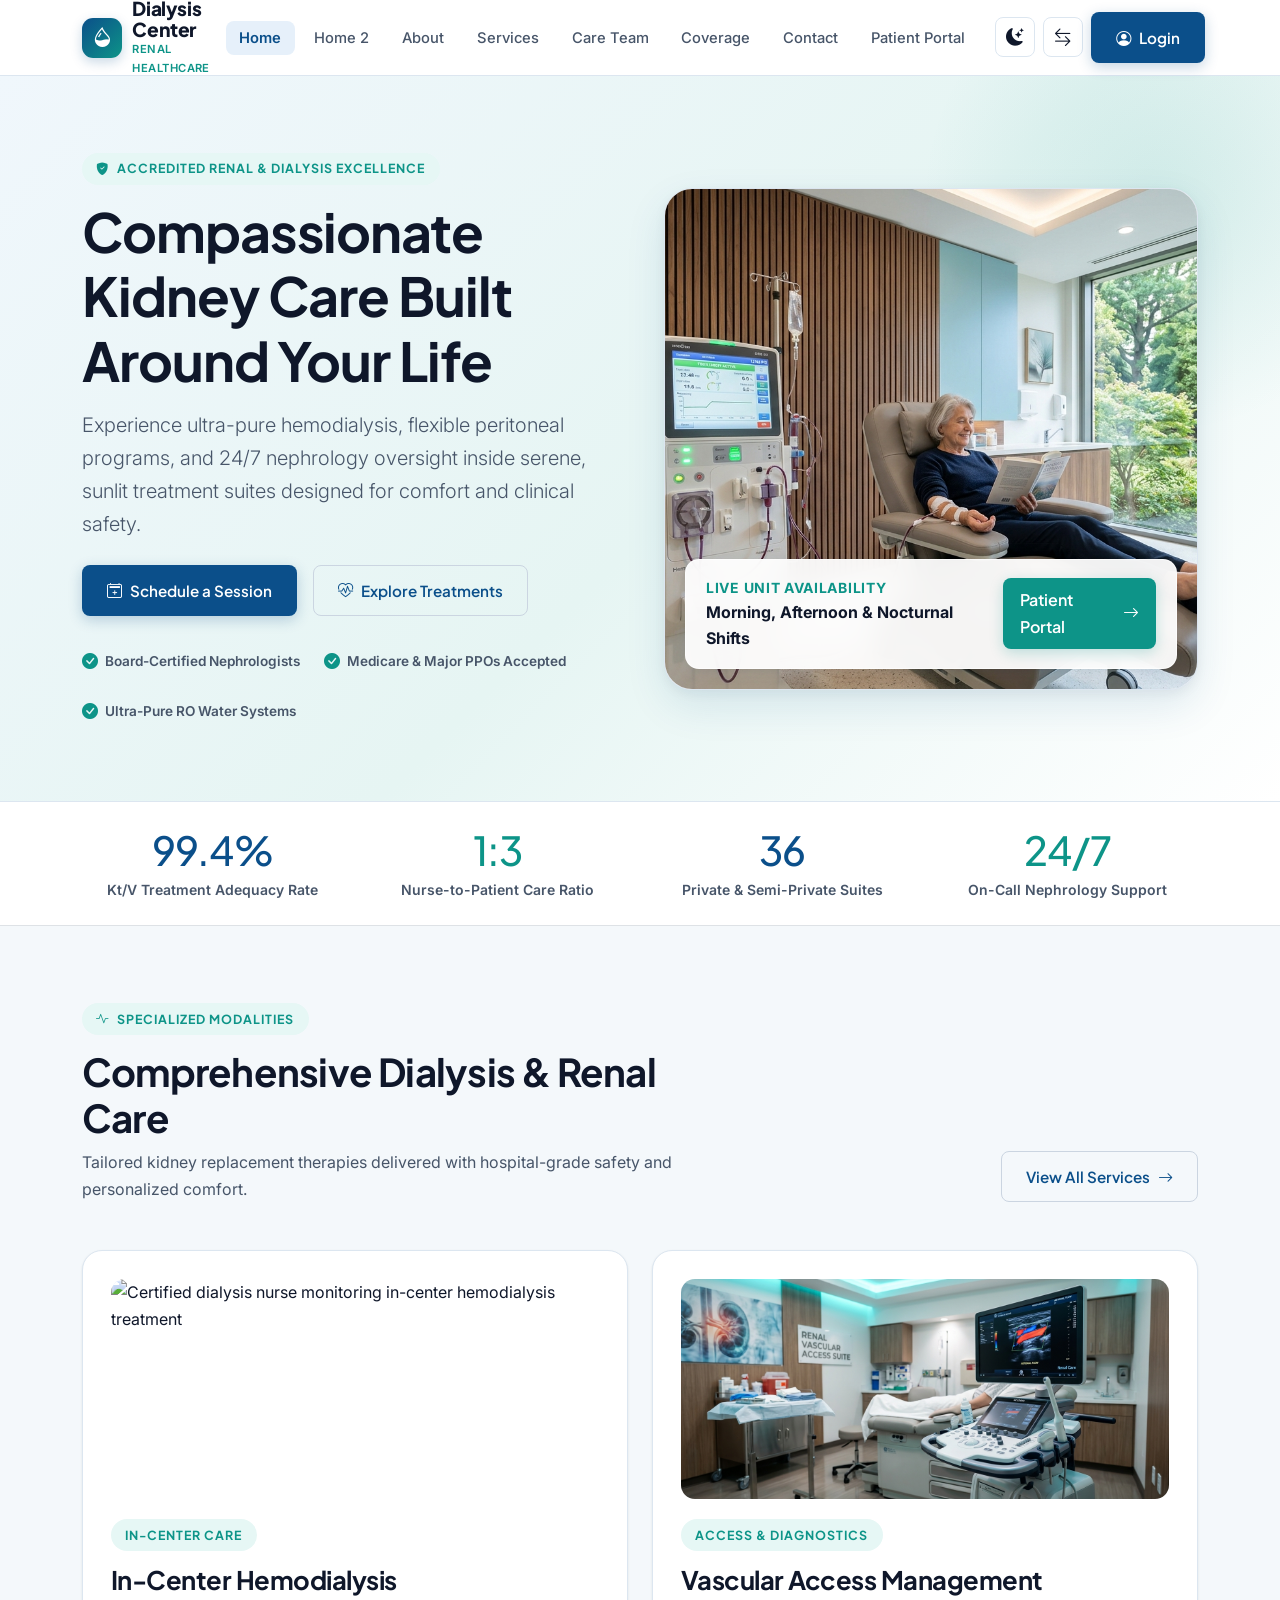
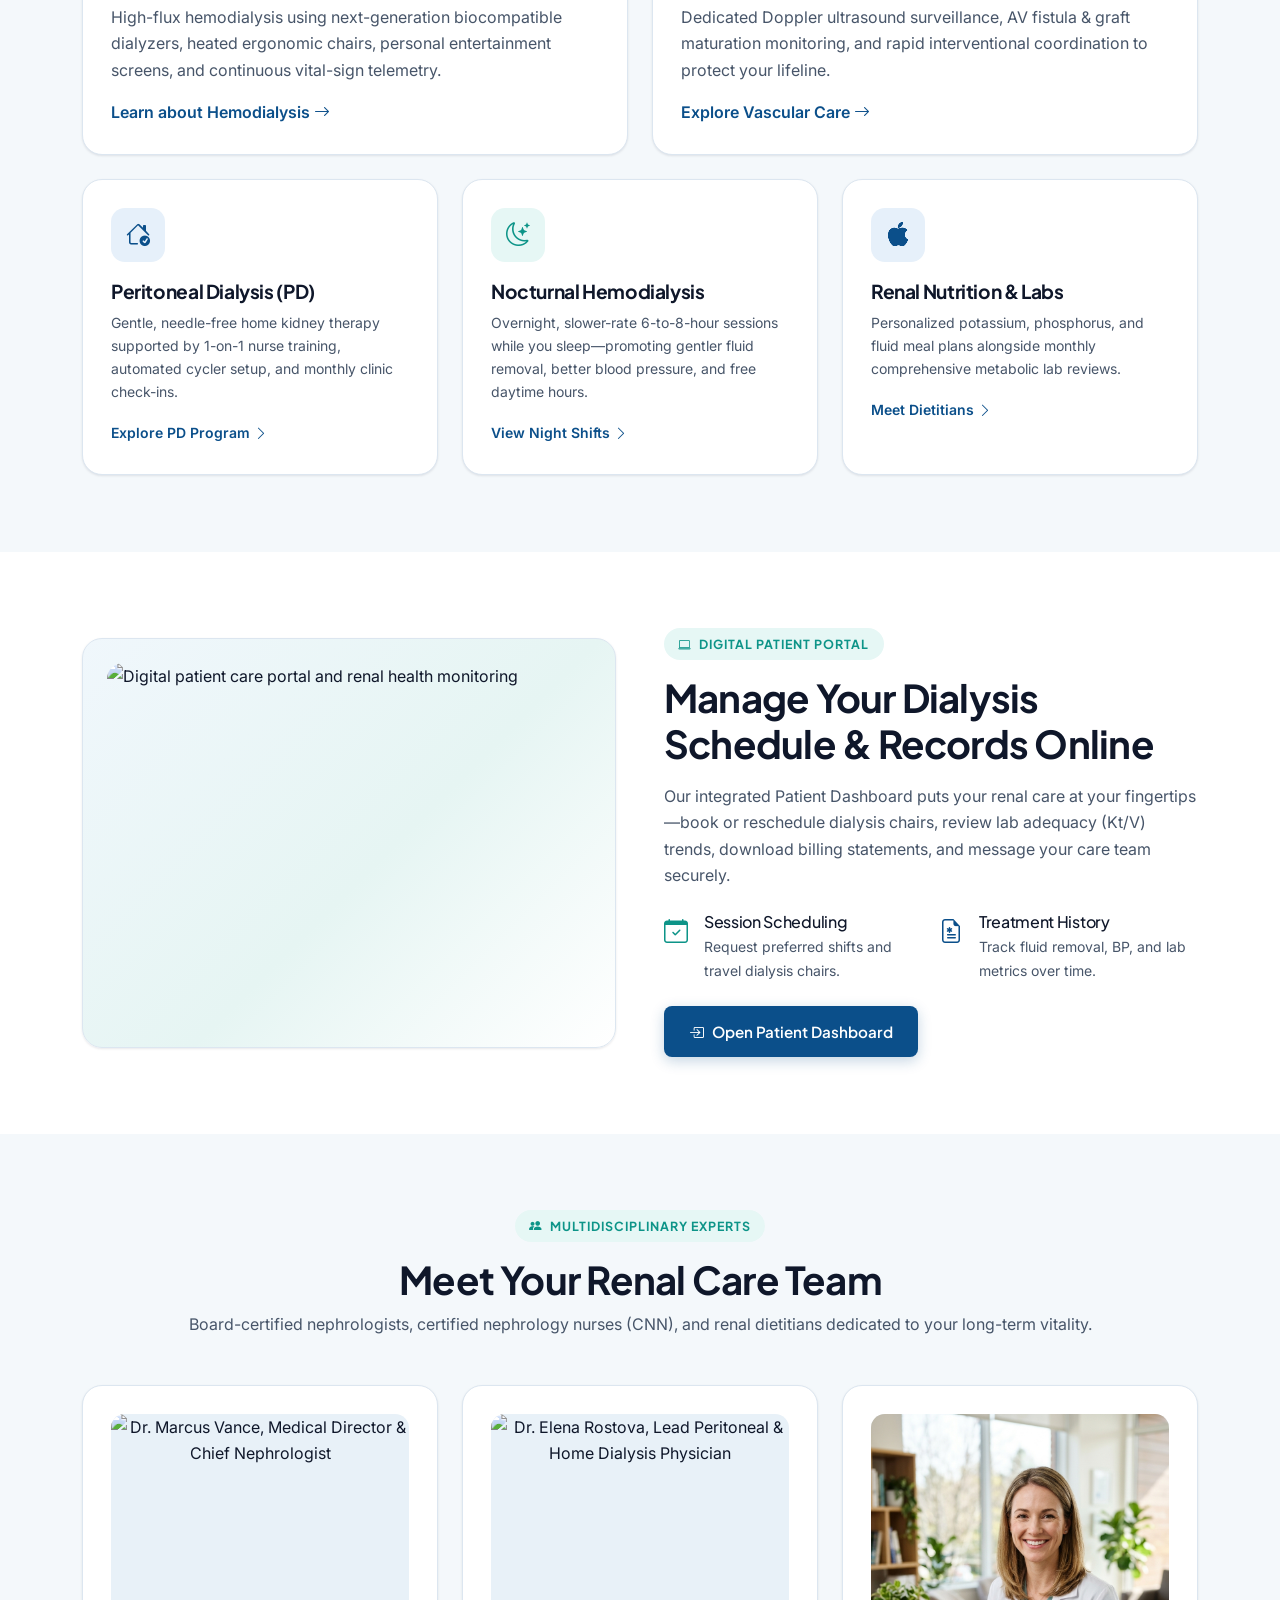
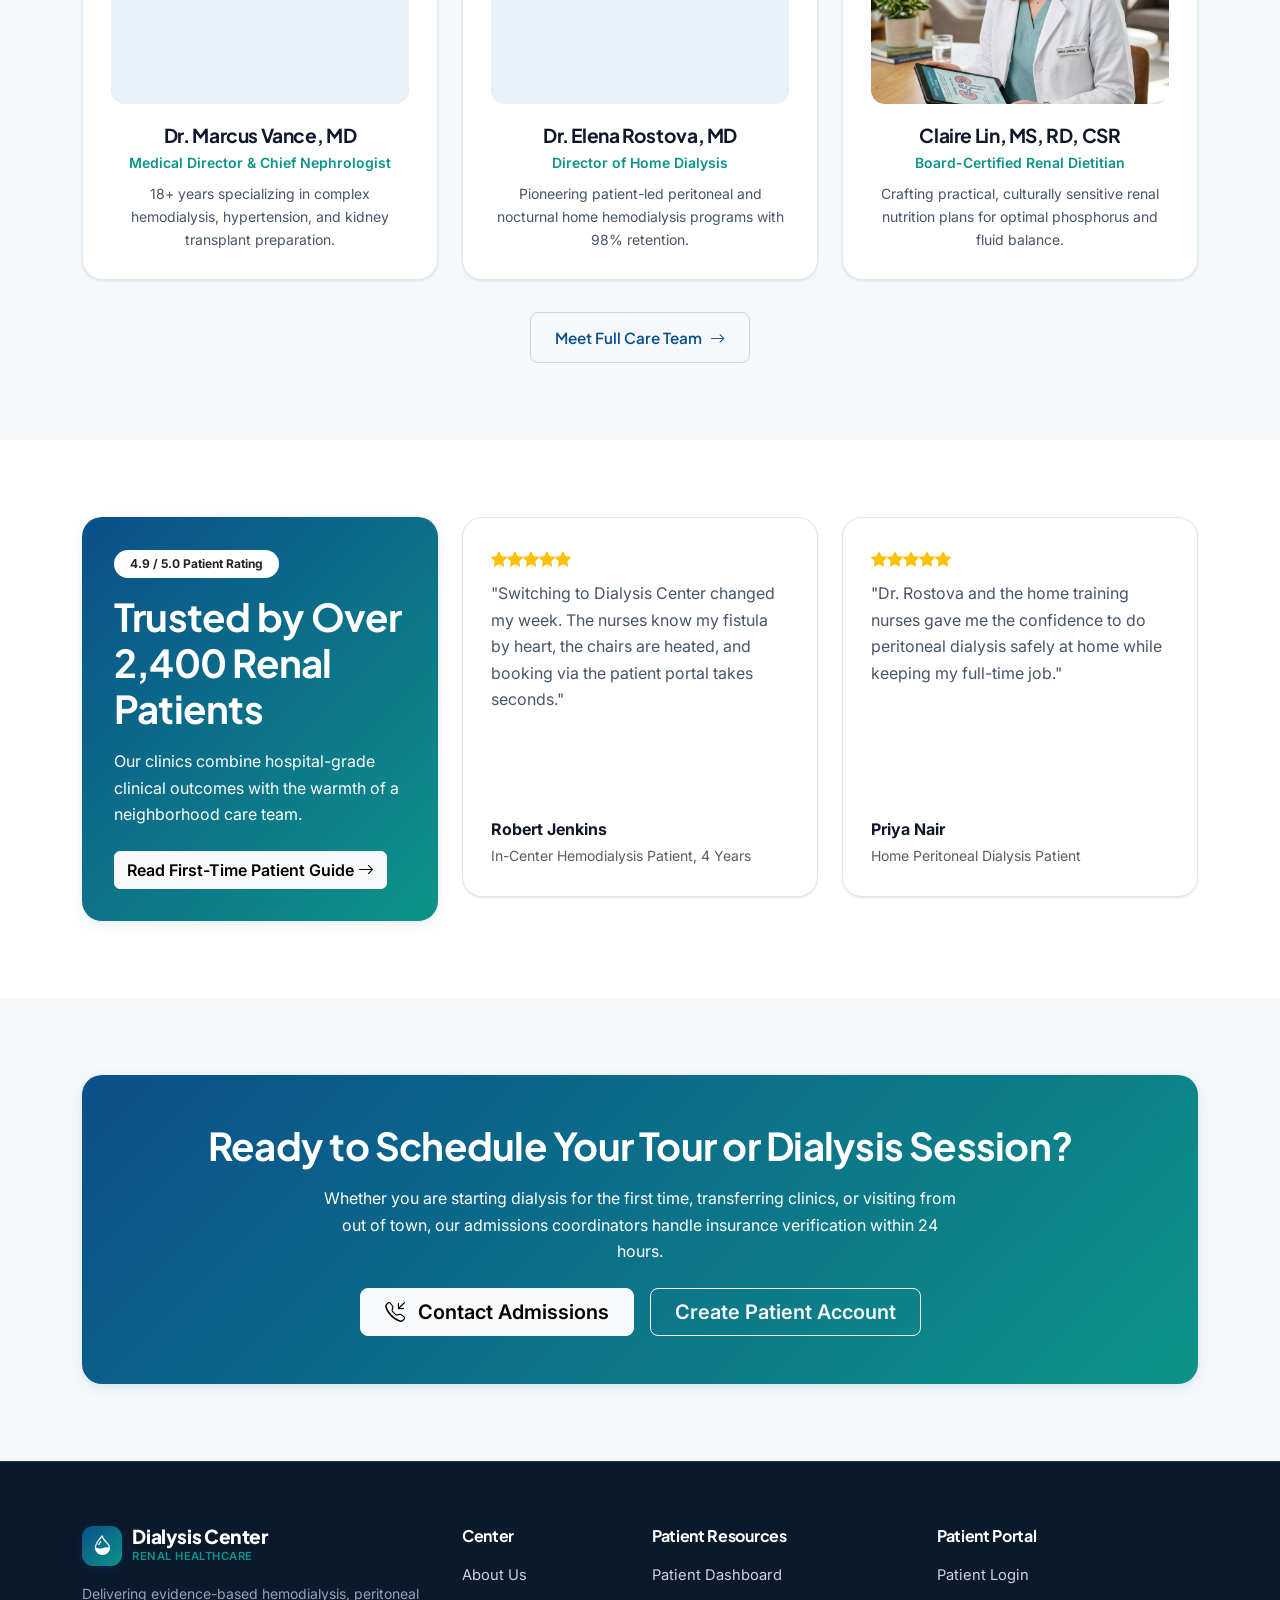
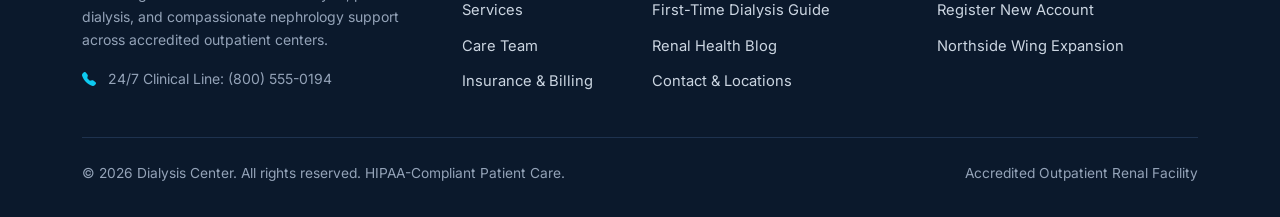
==== index.html @ 507a1071 "Add Dialysis Center website" ====
<!DOCTYPE html>
<html lang="en">

<head>
  <meta charset="UTF-8">
  <meta name="viewport" content="width=device-width, initial-scale=1.0">
  <title>Dialysis Center | Advanced Renal Care &amp; Kidney Treatment</title>
  <meta name="description" content="Dialysis Center provides compassionate, clinical-grade hemodialysis, peritoneal dialysis, home dialysis training, and comprehensive renal care in a serene patient-first environment.">
  <link rel="icon" type="image/svg+xml" href="assets/images/favicon.svg">

  <!-- Bootstrap 5 & Bootstrap Icons CDN -->
  <link href="https://cdn.jsdelivr.net/npm/bootstrap@5.3.3/dist/css/bootstrap.min.css" rel="stylesheet">
  <link href="https://cdn.jsdelivr.net/npm/bootstrap-icons@1.11.3/font/bootstrap-icons.min.css" rel="stylesheet">

  <!-- Custom Styles -->
  <link rel="stylesheet" href="assets/css/style.css">
  <link rel="stylesheet" href="assets/css/rtl.css">
</head>

<body>
  <a href="#main-content" class="skip-link">Skip to main content</a>

  <!-- Header Navigation -->
  <header class="site-navbar">
    <div class="container h-100 d-flex align-items-center justify-content-between gap-3">
      <a href="index.html" class="navbar-brand-wrap" aria-label="Dialysis Center Home">
        <span class="brand-mark"><i class="bi bi-droplet-half" aria-hidden="true"></i></span>
        <span>
          <span class="brand-title d-block">Dialysis Center</span>
          <span class="brand-subtitle">Renal Healthcare</span>
        </span>
      </a>

      <nav class="d-none d-lg-block" aria-label="Primary Navigation">
        <ul class="nav-links-desktop">
          <li><a href="index.html" class="nav-item-link active">Home</a></li>
          <li><a href="home2.html" class="nav-item-link">Home 2</a></li>
          <li><a href="about.html" class="nav-item-link">About</a></li>
          <li><a href="services.html" class="nav-item-link">Services</a></li>
          <li><a href="care-team.html" class="nav-item-link">Care Team</a></li>
          <li><a href="pricing.html" class="nav-item-link">Coverage</a></li>
          <li><a href="contact.html" class="nav-item-link">Contact</a></li>
          <li><a href="patient-dashboard.html" class="nav-item-link">Patient Portal</a></li>
        </ul>
      </nav>

      <div class="d-flex align-items-center gap-2">
        <button type="button" class="icon-btn theme-toggle" aria-label="Toggle color theme">
          <i class="bi bi-moon-stars-fill" aria-hidden="true"></i>
        </button>
        <button type="button" class="icon-btn rtl-toggle d-none d-sm-inline-flex" aria-label="Toggle RTL layout" title="Toggle RTL">
          <i class="bi bi-arrow-left-right" aria-hidden="true"></i>
        </button>
        <a href="login.html" class="btn-medical btn-medical-primary d-none d-md-inline-flex">
          <i class="bi bi-person-circle" aria-hidden="true"></i> Login
        </a>
        <button type="button" class="icon-btn nav-toggle d-lg-none" aria-label="Open navigation menu">
          <i class="bi bi-list fs-4" aria-hidden="true"></i>
        </button>
      </div>
    </div>
  </header>

  <!-- Mobile Drawer -->
  <div class="drawer-overlay" id="drawerOverlay"></div>
  <aside class="mobile-drawer" id="mobileDrawer" aria-label="Mobile Navigation">
    <div class="d-flex align-items-center justify-content-between pb-3 border-bottom">
      <a href="index.html" class="navbar-brand-wrap">
        <span class="brand-mark"><i class="bi bi-droplet-half"></i></span>
        <span class="brand-title">Dialysis Center</span>
      </a>
      <button type="button" class="icon-btn drawer-close" aria-label="Close navigation menu">
        <i class="bi bi-x-lg"></i>
      </button>
    </div>
    <nav class="drawer-nav-list">
      <a href="index.html" class="active"><i class="bi bi-house-heart"></i> Home</a>
      <a href="home2.html"><i class="bi bi-house-add"></i> Home 2</a>
      <a href="about.html"><i class="bi bi-hospital"></i> About Us</a>
      <a href="services.html"><i class="bi bi-heart-pulse"></i> Dialysis Services</a>
      <a href="care-team.html"><i class="bi bi-people"></i> Care Team</a>
      <a href="first-time-guide.html"><i class="bi bi-journal-medical"></i> First-Time Guide</a>
      <a href="pricing.html"><i class="bi bi-shield-check"></i> Insurance &amp; Coverage</a>
      <a href="blog.html"><i class="bi bi-newspaper"></i> Renal Health Blog</a>
      <a href="contact.html"><i class="bi bi-telephone"></i> Contact &amp; Locations</a>
      <a href="patient-dashboard.html"><i class="bi bi-speedometer2"></i> Patient Dashboard</a>
    </nav>
    <div class="mt-auto pt-3 border-top d-grid gap-2">
      <a href="login.html" class="btn-medical btn-medical-primary w-100">Patient Login</a>
      <a href="register.html" class="btn-medical btn-medical-outline w-100">Register Account</a>
    </div>
  </aside>

  <main id="main-content">
    <!-- Hero Section -->
    <section class="hero-medical">
      <div class="container">
        <div class="row align-items-center g-5">
          <div class="col-lg-6">
            <span class="section-eyebrow">
              <i class="bi bi-shield-fill-check" aria-hidden="true"></i> Accredited Renal &amp; Dialysis Excellence
            </span>
            <h1 class="mb-3">Compassionate Kidney Care Built Around Your Life</h1>
            <p class="lead mb-4">
              Experience ultra-pure hemodialysis, flexible peritoneal programs, and 24/7 nephrology oversight inside serene, sunlit treatment suites designed for comfort and clinical safety.
            </p>
            <div class="d-flex flex-wrap gap-3 mb-4">
              <a href="patient-dashboard.html#schedule" class="btn-medical btn-medical-primary">
                <i class="bi bi-calendar2-plus" aria-hidden="true"></i> Schedule a Session
              </a>
              <a href="services.html" class="btn-medical btn-medical-outline">
                <i class="bi bi-heart-pulse" aria-hidden="true"></i> Explore Treatments
              </a>
            </div>
            <div class="d-flex flex-wrap gap-4 pt-2">
              <span class="trust-pill"><i class="bi bi-check-circle-fill"></i> Board-Certified Nephrologists</span>
              <span class="trust-pill"><i class="bi bi-check-circle-fill"></i> Medicare &amp; Major PPOs Accepted</span>
              <span class="trust-pill"><i class="bi bi-check-circle-fill"></i> Ultra-Pure RO Water Systems</span>
            </div>
          </div>

          <div class="col-lg-6">
            <div class="hero-visual-card">
              <img src="assets/images/hero-dialysis.jpg" alt="Modern Dialysis Center treatment suite with ergonomic recliner and hemodialysis monitor">
              <div class="hero-floating-badge">
                <div>
                  <span class="d-block small fw-bold text-uppercase" style="color: var(--brand-teal); letter-spacing: 0.05em;">Live Unit Availability</span>
                  <strong class="fs-6" style="color: var(--text-primary);">Morning, Afternoon &amp; Nocturnal Shifts</strong>
                </div>
                <a href="patient-dashboard.html" class="btn-medical btn-medical-teal py-2 px-3 fs-6">
                  Patient Portal <i class="bi bi-arrow-right"></i>
                </a>
              </div>
            </div>
          </div>
        </div>
      </div>
    </section>

    <!-- Clinical Metrics Strip -->
    <section class="py-4 border-bottom" style="background: var(--surface-card);">
      <div class="container">
        <div class="row g-4 text-center">
          <div class="col-6 col-md-3 reveal">
            <h2 class="h1 mb-1" style="color: var(--brand-blue);">99.4%</h2>
            <p class="small mb-0 fw-semibold">Kt/V Treatment Adequacy Rate</p>
          </div>
          <div class="col-6 col-md-3 reveal">
            <h2 class="h1 mb-1" style="color: var(--brand-teal);">1:3</h2>
            <p class="small mb-0 fw-semibold">Nurse-to-Patient Care Ratio</p>
          </div>
          <div class="col-6 col-md-3 reveal">
            <h2 class="h1 mb-1" style="color: var(--brand-blue);">36</h2>
            <p class="small mb-0 fw-semibold">Private &amp; Semi-Private Suites</p>
          </div>
          <div class="col-6 col-md-3 reveal">
            <h2 class="h1 mb-1" style="color: var(--brand-teal);">24/7</h2>
            <p class="small mb-0 fw-semibold">On-Call Nephrology Support</p>
          </div>
        </div>
      </div>
    </section>

    <!-- Bento Grid: Core Dialysis Services -->
    <section class="section-pad bg-clinical-alt">
      <div class="container">
        <div class="row align-items-end mb-5 g-3">
          <div class="col-lg-7">
            <span class="section-eyebrow"><i class="bi bi-activity"></i> Specialized Modalities</span>
            <h2 class="mb-2">Comprehensive Dialysis &amp; Renal Care</h2>
            <p class="mb-0">Tailored kidney replacement therapies delivered with hospital-grade safety and personalized comfort.</p>
          </div>
          <div class="col-lg-5 text-lg-end">
            <a href="services.html" class="btn-medical btn-medical-outline">
              View All Services <i class="bi bi-arrow-right"></i>
            </a>
          </div>
        </div>

        <div class="row g-4">
          <div class="col-lg-6 reveal">
            <article class="medical-card">
              <div class="service-img-wrap">
                <img src="https://images.unsplash.com/photo-1584515979956-d9f6e5d09982?auto=format&fit=crop&w=1200&q=80" alt="Certified dialysis nurse monitoring in-center hemodialysis treatment">
              </div>
              <span class="section-eyebrow">In-Center Care</span>
              <h3 class="mb-2">In-Center Hemodialysis</h3>
              <p class="mb-3">High-flux hemodialysis using next-generation biocompatible dialyzers, heated ergonomic chairs, personal entertainment screens, and continuous vital-sign telemetry.</p>
              <a href="services.html#hemodialysis" class="fw-semibold d-inline-flex align-items-center gap-1">
                Learn about Hemodialysis <i class="bi bi-arrow-right"></i>
              </a>
            </article>
          </div>

          <div class="col-lg-6 reveal">
            <article class="medical-card">
              <div class="service-img-wrap">
                <img src="assets/images/service-vascular.jpg" alt="Modern vascular access and Doppler ultrasound diagnostic suite">
              </div>
              <span class="section-eyebrow">Access &amp; Diagnostics</span>
              <h3 class="mb-2">Vascular Access Management</h3>
              <p class="mb-3">Dedicated Doppler ultrasound surveillance, AV fistula &amp; graft maturation monitoring, and rapid interventional coordination to protect your lifeline.</p>
              <a href="services.html#vascular" class="fw-semibold d-inline-flex align-items-center gap-1">
                Explore Vascular Care <i class="bi bi-arrow-right"></i>
              </a>
            </article>
          </div>

          <div class="col-md-4 reveal">
            <article class="medical-card">
              <div class="icon-box-lg"><i class="bi bi-house-check"></i></div>
              <h4 class="mb-2">Peritoneal Dialysis (PD)</h4>
              <p class="small mb-3">Gentle, needle-free home kidney therapy supported by 1-on-1 nurse training, automated cycler setup, and monthly clinic check-ins.</p>
              <a href="services.html#peritoneal" class="small fw-semibold">Explore PD Program <i class="bi bi-chevron-right"></i></a>
            </article>
          </div>

          <div class="col-md-4 reveal">
            <article class="medical-card">
              <div class="icon-box-lg icon-box-teal"><i class="bi bi-moon-stars"></i></div>
              <h4 class="mb-2">Nocturnal Hemodialysis</h4>
              <p class="small mb-3">Overnight, slower-rate 6-to-8-hour sessions while you sleep—promoting gentler fluid removal, better blood pressure, and free daytime hours.</p>
              <a href="services.html#nocturnal" class="small fw-semibold">View Night Shifts <i class="bi bi-chevron-right"></i></a>
            </article>
          </div>

          <div class="col-md-4 reveal">
            <article class="medical-card">
              <div class="icon-box-lg"><i class="bi bi-apple"></i></div>
              <h4 class="mb-2">Renal Nutrition &amp; Labs</h4>
              <p class="small mb-3">Personalized potassium, phosphorus, and fluid meal plans alongside monthly comprehensive metabolic lab reviews.</p>
              <a href="services.html#nutrition" class="small fw-semibold">Meet Dietitians <i class="bi bi-chevron-right"></i></a>
            </article>
          </div>
        </div>
      </div>
    </section>

    <!-- Split Feature: Patient Dashboard Highlight -->
    <section class="section-pad">
      <div class="container">
        <div class="row align-items-center g-5">
          <div class="col-lg-6 reveal">
            <div class="medical-card p-3 p-md-4" style="background: var(--gradient-hero);">
              <img src="https://images.unsplash.com/photo-1576091160399-112ba8d25d1d?auto=format&fit=crop&w=1200&q=80" alt="Digital patient care portal and renal health monitoring" class="rounded-4 w-100" style="height: 360px; object-fit: cover;">
            </div>
          </div>
          <div class="col-lg-6 reveal">
            <span class="section-eyebrow"><i class="bi bi-laptop"></i> Digital Patient Portal</span>
            <h2 class="mb-3">Manage Your Dialysis Schedule &amp; Records Online</h2>
            <p class="mb-4">
              Our integrated Patient Dashboard puts your renal care at your fingertips—book or reschedule dialysis chairs, review lab adequacy (Kt/V) trends, download billing statements, and message your care team securely.
            </p>
            <div class="row g-3 mb-4">
              <div class="col-sm-6">
                <div class="d-flex align-items-start gap-3">
                  <i class="bi bi-calendar-check fs-4" style="color: var(--brand-teal);"></i>
                  <div>
                    <h5 class="h6 mb-1">Session Scheduling</h5>
                    <p class="small mb-0">Request preferred shifts and travel dialysis chairs.</p>
                  </div>
                </div>
              </div>
              <div class="col-sm-6">
                <div class="d-flex align-items-start gap-3">
                  <i class="bi bi-file-earmark-medical fs-4" style="color: var(--brand-blue);"></i>
                  <div>
                    <h5 class="h6 mb-1">Treatment History</h5>
                    <p class="small mb-0">Track fluid removal, BP, and lab metrics over time.</p>
                  </div>
                </div>
              </div>
            </div>
            <a href="patient-dashboard.html" class="btn-medical btn-medical-primary">
              <i class="bi bi-box-arrow-in-right"></i> Open Patient Dashboard
            </a>
          </div>
        </div>
      </div>
    </section>

    <!-- Care Team Preview -->
    <section class="section-pad bg-clinical-alt">
      <div class="container">
        <div class="text-center max-w-700 mx-auto mb-5">
          <span class="section-eyebrow"><i class="bi bi-people-fill"></i> Multidisciplinary Experts</span>
          <h2 class="mb-2">Meet Your Renal Care Team</h2>
          <p class="mb-0">Board-certified nephrologists, certified nephrology nurses (CNN), and renal dietitians dedicated to your long-term vitality.</p>
        </div>

        <div class="row g-4">
          <div class="col-md-4 reveal">
            <article class="medical-card text-center">
              <div class="team-img-wrap">
                <img src="https://images.unsplash.com/photo-1612349317150-e413f6a5b16d?auto=format&fit=crop&w=800&q=80" alt="Dr. Marcus Vance, Medical Director & Chief Nephrologist">
              </div>
              <h4 class="mb-1">Dr. Marcus Vance, MD</h4>
              <p class="small fw-semibold mb-2" style="color: var(--brand-teal);">Medical Director &amp; Chief Nephrologist</p>
              <p class="small mb-0">18+ years specializing in complex hemodialysis, hypertension, and kidney transplant preparation.</p>
            </article>
          </div>
          <div class="col-md-4 reveal">
            <article class="medical-card text-center">
              <div class="team-img-wrap">
                <img src="https://images.unsplash.com/photo-1559839734-2b71ea197ec2?auto=format&fit=crop&w=800&q=80" alt="Dr. Elena Rostova, Lead Peritoneal & Home Dialysis Physician">
              </div>
              <h4 class="mb-1">Dr. Elena Rostova, MD</h4>
              <p class="small fw-semibold mb-2" style="color: var(--brand-teal);">Director of Home Dialysis</p>
              <p class="small mb-0">Pioneering patient-led peritoneal and nocturnal home hemodialysis programs with 98% retention.</p>
            </article>
          </div>
          <div class="col-md-4 reveal">
            <article class="medical-card text-center">
              <div class="team-img-wrap">
                <img src="assets/images/dietitian-renal.jpg" alt="Claire Lin, MS, RD, CSR - Lead Renal Dietitian">
              </div>
              <h4 class="mb-1">Claire Lin, MS, RD, CSR</h4>
              <p class="small fw-semibold mb-2" style="color: var(--brand-teal);">Board-Certified Renal Dietitian</p>
              <p class="small mb-0">Crafting practical, culturally sensitive renal nutrition plans for optimal phosphorus and fluid balance.</p>
            </article>
          </div>
        </div>

        <div class="text-center mt-4 pt-2">
          <a href="care-team.html" class="btn-medical btn-medical-outline">
            Meet Full Care Team <i class="bi bi-arrow-right"></i>
          </a>
        </div>
      </div>
    </section>

    <!-- Patient Testimonials -->
    <section class="section-pad">
      <div class="container">
        <div class="row g-4 align-items-stretch">
          <div class="col-lg-4 reveal">
            <div class="stat-card-highlight h-100 d-flex flex-column justify-content-between">
              <div>
                <span class="badge bg-white text-dark mb-3 px-3 py-2 rounded-pill fw-bold">4.9 / 5.0 Patient Rating</span>
                <h2 class="mb-3">Trusted by Over 2,400 Renal Patients</h2>
                <p class="opacity-90 mb-4">Our clinics combine hospital-grade clinical outcomes with the warmth of a neighborhood care team.</p>
              </div>
              <a href="first-time-guide.html" class="btn btn-light fw-semibold align-self-start">
                Read First-Time Patient Guide <i class="bi bi-arrow-right"></i>
              </a>
            </div>
          </div>

          <div class="col-lg-8">
            <div class="row g-4 h-100">
              <div class="col-md-6 reveal">
                <div class="medical-card d-flex flex-column justify-content-between">
                  <div>
                    <div class="text-warning mb-2">
                      <i class="bi bi-star-fill"></i><i class="bi bi-star-fill"></i><i class="bi bi-star-fill"></i><i class="bi bi-star-fill"></i><i class="bi bi-star-fill"></i>
                    </div>
                    <p class="mb-3">"Switching to Dialysis Center changed my week. The nurses know my fistula by heart, the chairs are heated, and booking via the patient portal takes seconds."</p>
                  </div>
                  <div>
                    <strong class="d-block">Robert Jenkins</strong>
                    <span class="small text-muted">In-Center Hemodialysis Patient, 4 Years</span>
                  </div>
                </div>
              </div>
              <div class="col-md-6 reveal">
                <div class="medical-card d-flex flex-column justify-content-between">
                  <div>
                    <div class="text-warning mb-2">
                      <i class="bi bi-star-fill"></i><i class="bi bi-star-fill"></i><i class="bi bi-star-fill"></i><i class="bi bi-star-fill"></i><i class="bi bi-star-fill"></i>
                    </div>
                    <p class="mb-3">"Dr. Rostova and the home training nurses gave me the confidence to do peritoneal dialysis safely at home while keeping my full-time job."</p>
                  </div>
                  <div>
                    <strong class="d-block">Priya Nair</strong>
                    <span class="small text-muted">Home Peritoneal Dialysis Patient</span>
                  </div>
                </div>
              </div>
            </div>
          </div>
        </div>
      </div>
    </section>

    <!-- CTA Banner -->
    <section class="section-pad bg-clinical-alt">
      <div class="container">
        <div class="stat-card-highlight p-4 p-md-5 text-center">
          <h2 class="mb-3">Ready to Schedule Your Tour or Dialysis Session?</h2>
          <p class="mx-auto mb-4 opacity-90" style="max-width: 640px;">
            Whether you are starting dialysis for the first time, transferring clinics, or visiting from out of town, our admissions coordinators handle insurance verification within 24 hours.
          </p>
          <div class="d-flex flex-wrap justify-content-center gap-3">
            <a href="contact.html" class="btn btn-light btn-lg fw-semibold px-4">
              <i class="bi bi-telephone-inbound me-2"></i> Contact Admissions
            </a>
            <a href="register.html" class="btn btn-outline-light btn-lg fw-semibold px-4">
              Create Patient Account
            </a>
          </div>
        </div>
      </div>
    </section>
  </main>

  <!-- Footer -->
  <footer class="site-footer">
    <div class="container">
      <div class="row g-4">
        <div class="col-lg-4">
          <a href="index.html" class="navbar-brand-wrap mb-3">
            <span class="brand-mark"><i class="bi bi-droplet-half"></i></span>
            <span>
              <span class="brand-title d-block">Dialysis Center</span>
              <span class="brand-subtitle">Renal Healthcare</span>
            </span>
          </a>
          <p class="small mb-3">
            Delivering evidence-based hemodialysis, peritoneal dialysis, and compassionate nephrology support across accredited outpatient centers.
          </p>
          <p class="small mb-0"><i class="bi bi-telephone-fill me-2 text-info"></i> 24/7 Clinical Line: (800) 555-0194</p>
        </div>

        <div class="col-6 col-md-4 col-lg-2">
          <h6 class="fw-bold mb-3">Center</h6>
          <ul class="footer-links">
            <li><a href="about.html">About Us</a></li>
            <li><a href="services.html">Services</a></li>
            <li><a href="care-team.html">Care Team</a></li>
            <li><a href="pricing.html">Insurance &amp; Billing</a></li>
          </ul>
        </div>

        <div class="col-6 col-md-4 col-lg-3">
          <h6 class="fw-bold mb-3">Patient Resources</h6>
          <ul class="footer-links">
            <li><a href="patient-dashboard.html">Patient Dashboard</a></li>
            <li><a href="first-time-guide.html">First-Time Dialysis Guide</a></li>
            <li><a href="blog.html">Renal Health Blog</a></li>
            <li><a href="contact.html">Contact &amp; Locations</a></li>
          </ul>
        </div>

        <div class="col-md-4 col-lg-3">
          <h6 class="fw-bold mb-3">Patient Portal</h6>
          <ul class="footer-links">
            <li><a href="login.html">Patient Login</a></li>
            <li><a href="register.html">Register New Account</a></li>
            <li><a href="coming-soon.html">Northside Wing Expansion</a></li>
          </ul>
        </div>
      </div>

      <div class="footer-bottom d-flex flex-column flex-sm-row justify-content-between align-items-center gap-2">
        <span>&copy; 2026 Dialysis Center. All rights reserved. HIPAA-Compliant Patient Care.</span>
        <span>Accredited Outpatient Renal Facility</span>
      </div>
    </div>
  </footer>

  <script src="https://cdn.jsdelivr.net/npm/bootstrap@5.3.3/dist/js/bootstrap.bundle.min.js"></script>
  <script src="assets/js/main.js"></script>
</body>

</html>
---- assets/css/style.css ----
/* ==========================================================================
   Dialysis Center - Renal Healthcare & Patient Portal Design System
   Palette: Medical Blue (#0B4F8A) x Calming Teal (#0D9488) x Crisp Clinical White
   Typography: Plus Jakarta Sans (Headings) & Inter (Body / UI)
   ========================================================================== */

@import url('https://fonts.googleapis.com/css2?family=Inter:wght@400;500;600;700&family=Plus+Jakarta+Sans:wght@500;600;700;800&display=swap');

:root {
  /* Light Theme Palette */
  --bg-primary: #FFFFFF;
  --bg-secondary: #F4F8FB;
  --bg-tertiary: #E8F1F8;
  --surface-card: #FFFFFF;
  --surface-elevated: #FFFFFF;

  --text-primary: #0F172A;
  --text-secondary: #475569;
  --text-muted: #64748B;

  --border-color: #DCE6F0;
  --border-strong: #CBD5E1;

  /* Brand Colors */
  --brand-blue: #0B4F8A;
  --brand-blue-hover: #083B68;
  --brand-blue-light: #E6F0FA;
  --brand-teal: #0D9488;
  --brand-teal-hover: #0F766E;
  --brand-teal-light: #E6F7F5;
  --brand-sky: #0284C7;

  /* Gradients */
  --gradient-hero: linear-gradient(135deg, #F0F7FC 0%, #E6F5F3 55%, #FFFFFF 100%);
  --gradient-primary: linear-gradient(135deg, #0B4F8A 0%, #0D9488 100%);
  --gradient-card: linear-gradient(180deg, rgba(11, 79, 138, 0.04) 0%, rgba(13, 148, 136, 0.02) 100%);

  /* Semantic Status */
  --status-success: #059669;
  --status-success-bg: #ECFDF5;
  --status-info: #0284C7;
  --status-info-bg: #F0F9FF;
  --status-warning: #D97706;
  --status-warning-bg: #FFFBEB;
  --status-danger: #DC2626;
  --status-danger-bg: #FEF2F2;

  /* Typography */
  --font-heading: 'Plus Jakarta Sans', system-ui, -apple-system, sans-serif;
  --font-body: 'Inter', system-ui, -apple-system, sans-serif;

  /* Shadows & Radii */
  --shadow-sm: 0 1px 3px rgba(15, 23, 42, 0.06), 0 1px 2px rgba(15, 23, 42, 0.04);
  --shadow-md: 0 4px 16px rgba(11, 79, 138, 0.07), 0 2px 6px rgba(15, 23, 42, 0.04);
  --shadow-lg: 0 16px 40px rgba(11, 79, 138, 0.11), 0 4px 12px rgba(15, 23, 42, 0.05);
  --radius-sm: 8px;
  --radius-md: 14px;
  --radius-lg: 20px;
  --radius-xl: 28px;

  /* Navbar Height */
  --nav-height: 76px;
  --sidebar-width: 272px;
}

[data-theme="dark"] {
  --bg-primary: #0B1220;
  --bg-secondary: #111B2E;
  --bg-tertiary: #17243D;
  --surface-card: #131F35;
  --surface-elevated: #182742;

  --text-primary: #F1F5F9;
  --text-secondary: #94A3B8;
  --text-muted: #64748B;

  --border-color: #22324D;
  --border-strong: #2E4263;

  --brand-blue: #38BDF8;
  --brand-blue-hover: #0EA5E9;
  --brand-blue-light: rgba(56, 189, 248, 0.14);
  --brand-teal: #2DD4BF;
  --brand-teal-hover: #14B8A6;
  --brand-teal-light: rgba(45, 212, 191, 0.14);
  --brand-sky: #38BDF8;

  --gradient-hero: linear-gradient(135deg, #0B1220 0%, #0F1D32 55%, #0D2329 100%);
  --gradient-primary: linear-gradient(135deg, #0284C7 0%, #0D9488 100%);
  --gradient-card: linear-gradient(180deg, rgba(56, 189, 248, 0.06) 0%, rgba(45, 212, 191, 0.03) 100%);

  --status-success: #34D399;
  --status-success-bg: rgba(16, 185, 129, 0.15);
  --status-info: #38BDF8;
  --status-info-bg: rgba(56, 189, 248, 0.15);
  --status-warning: #FBBF24;
  --status-warning-bg: rgba(245, 158, 11, 0.15);
  --status-danger: #F87171;
  --status-danger-bg: rgba(239, 68, 68, 0.15);

  --shadow-sm: 0 1px 3px rgba(0, 0, 0, 0.25);
  --shadow-md: 0 8px 24px rgba(0, 0, 0, 0.35);
  --shadow-lg: 0 20px 48px rgba(0, 0, 0, 0.45);
}

/* Base Reset & Typography */
*,
*::before,
*::after {
  box-sizing: border-box;
}

html {
  scroll-behavior: smooth;
  font-size: 16px;
}

body {
  margin: 0;
  font-family: var(--font-body);
  background-color: var(--bg-primary);
  color: var(--text-primary);
  line-height: 1.65;
  -webkit-font-smoothing: antialiased;
  overflow-x: hidden;
  transition: background-color 0.25s ease, color 0.25s ease;
}

h1, h2, h3, h4, h5, h6,
.font-heading {
  font-family: var(--font-heading);
  color: var(--text-primary);
  font-weight: 700;
  letter-spacing: -0.02em;
  line-height: 1.2;
}

h1 { font-size: clamp(2.15rem, 4.2vw, 3.45rem); }
h2 { font-size: clamp(1.7rem, 3vw, 2.5rem); }
h3 { font-size: clamp(1.25rem, 2vw, 1.6rem); }
h4 { font-size: clamp(1.08rem, 1.5vw, 1.25rem); }

p {
  color: var(--text-secondary);
}

a {
  color: var(--brand-blue);
  text-decoration: none;
  transition: color 0.2s ease;
}

a:hover {
  color: var(--brand-teal);
}

img {
  max-width: 100%;
  display: block;
}

/* Skip Link for Accessibility */
.skip-link {
  position: absolute;
  top: -100px;
  left: 16px;
  z-index: 2000;
  background: var(--brand-blue);
  color: #fff;
  padding: 0.6rem 1.2rem;
  border-radius: var(--radius-sm);
  font-weight: 600;
}
.skip-link:focus {
  top: 16px;
  color: #fff;
}

/* ==========================================================================
   Buttons & Badges
   ========================================================================== */
.btn-medical {
  display: inline-flex;
  align-items: center;
  justify-content: center;
  gap: 0.5rem;
  padding: 0.75rem 1.5rem;
  font-family: var(--font-heading);
  font-weight: 600;
  font-size: 0.95rem;
  border-radius: var(--radius-sm);
  border: 1px solid transparent;
  cursor: pointer;
  transition: all 0.22s cubic-bezier(0.16, 1, 0.3, 1);
  text-decoration: none;
}

.btn-medical-primary {
  background: var(--brand-blue);
  color: #FFFFFF;
  box-shadow: 0 4px 14px rgba(11, 79, 138, 0.24);
}
.btn-medical-primary:hover {
  background: var(--brand-blue-hover);
  color: #FFFFFF;
  transform: translateY(-2px);
  box-shadow: 0 8px 20px rgba(11, 79, 138, 0.32);
}

[data-theme="dark"] .btn-medical-primary {
  background: #0284C7;
  color: #FFFFFF;
}
[data-theme="dark"] .btn-medical-primary:hover {
  background: #0369A1;
}

.btn-medical-teal {
  background: var(--brand-teal);
  color: #FFFFFF;
  box-shadow: 0 4px 14px rgba(13, 148, 136, 0.24);
}
.btn-medical-teal:hover {
  background: var(--brand-teal-hover);
  color: #FFFFFF;
  transform: translateY(-2px);
}
[data-theme="dark"] .btn-medical-teal {
  background: #0D9488;
  color: #FFFFFF;
}

.btn-medical-outline {
  background: transparent;
  color: var(--brand-blue);
  border-color: var(--border-strong);
}
.btn-medical-outline:hover {
  background: var(--brand-blue-light);
  border-color: var(--brand-blue);
  color: var(--brand-blue);
  transform: translateY(-1px);
}

.section-eyebrow {
  display: inline-flex;
  align-items: center;
  gap: 0.5rem;
  padding: 0.35rem 0.9rem;
  border-radius: 999px;
  background: var(--brand-teal-light);
  color: var(--brand-teal);
  font-family: var(--font-heading);
  font-size: 0.78rem;
  font-weight: 700;
  text-transform: uppercase;
  letter-spacing: 0.08em;
  margin-bottom: 0.9rem;
}

/* ==========================================================================
   Navigation Header & Mobile Drawer
   ========================================================================== */
.site-navbar {
  position: sticky;
  top: 0;
  z-index: 1030;
  height: var(--nav-height);
  background: rgba(255, 255, 255, 0.92);
  backdrop-filter: blur(14px);
  -webkit-backdrop-filter: blur(14px);
  border-bottom: 1px solid var(--border-color);
  transition: background-color 0.25s ease, box-shadow 0.25s ease;
}

[data-theme="dark"] .site-navbar {
  background: rgba(11, 18, 32, 0.9);
}

.site-navbar.scrolled {
  box-shadow: var(--shadow-md);
}

.navbar-brand-wrap {
  display: inline-flex;
  align-items: center;
  gap: 0.65rem;
  text-decoration: none;
}

.brand-mark {
  width: 40px;
  height: 40px;
  border-radius: 11px;
  background: var(--gradient-primary);
  display: inline-flex;
  align-items: center;
  justify-content: center;
  color: #FFFFFF;
  font-size: 1.25rem;
  flex-shrink: 0;
  box-shadow: 0 4px 12px rgba(11, 79, 138, 0.22);
}

.brand-title {
  font-family: var(--font-heading);
  font-weight: 800;
  font-size: 1.2rem;
  color: var(--text-primary);
  letter-spacing: -0.02em;
  line-height: 1.1;
}

.brand-subtitle {
  display: block;
  font-size: 0.7rem;
  font-weight: 600;
  color: var(--brand-teal);
  letter-spacing: 0.04em;
  text-transform: uppercase;
}

.nav-links-desktop {
  display: flex;
  align-items: center;
  gap: 0.35rem;
  list-style: none;
  margin: 0;
  padding: 0;
}

.nav-links-desktop .nav-item-link {
  padding: 0.5rem 0.85rem;
  border-radius: var(--radius-sm);
  font-size: 0.92rem;
  font-weight: 500;
  color: var(--text-secondary);
  transition: all 0.2s ease;
  white-space: nowrap;
}

.nav-links-desktop .nav-item-link:hover,
.nav-links-desktop .nav-item-link.active {
  color: var(--brand-blue);
  background: var(--brand-blue-light);
  font-weight: 600;
}

.icon-btn {
  width: 40px;
  height: 40px;
  border-radius: var(--radius-sm);
  border: 1px solid var(--border-color);
  background: var(--surface-card);
  color: var(--text-primary);
  display: inline-flex;
  align-items: center;
  justify-content: center;
  font-size: 1.1rem;
  cursor: pointer;
  transition: all 0.2s ease;
}

.icon-btn:hover {
  border-color: var(--brand-blue);
  color: var(--brand-blue);
  background: var(--brand-blue-light);
}

/* Mobile Drawer */
.drawer-overlay {
  position: fixed;
  inset: 0;
  background: rgba(15, 23, 42, 0.55);
  backdrop-filter: blur(4px);
  z-index: 1040;
  opacity: 0;
  visibility: hidden;
  transition: all 0.25s ease;
}
.drawer-overlay.open {
  opacity: 1;
  visibility: visible;
}

.mobile-drawer {
  position: fixed;
  top: 0;
  right: -320px;
  width: 300px;
  max-width: 85vw;
  height: 100vh;
  background: var(--bg-primary);
  border-left: 1px solid var(--border-color);
  z-index: 1050;
  padding: 1.25rem;
  display: flex;
  flex-direction: column;
  transition: right 0.3s cubic-bezier(0.16, 1, 0.3, 1);
  overflow-y: auto;
}
.mobile-drawer.open {
  right: 0;
}

.drawer-nav-list {
  display: flex;
  flex-direction: column;
  gap: 0.35rem;
  margin-top: 1.25rem;
}

.drawer-nav-list a {
  padding: 0.75rem 1rem;
  border-radius: var(--radius-sm);
  color: var(--text-secondary);
  font-weight: 500;
  display: flex;
  align-items: center;
  gap: 0.65rem;
}
.drawer-nav-list a.active,
.drawer-nav-list a:hover {
  background: var(--brand-blue-light);
  color: var(--brand-blue);
  font-weight: 600;
}

/* ==========================================================================
   Hero Section
   ========================================================================== */
.hero-medical {
  background: var(--gradient-hero);
  position: relative;
  overflow: hidden;
  padding: clamp(3rem, 6vw, 5.5rem) 0;
  border-bottom: 1px solid var(--border-color);
}

.hero-medical::before {
  content: '';
  position: absolute;
  top: -120px;
  right: -120px;
  width: 480px;
  height: 480px;
  border-radius: 50%;
  background: radial-gradient(circle, rgba(13, 148, 136, 0.12) 0%, transparent 70%);
  pointer-events: none;
}

.hero-visual-card {
  position: relative;
  border-radius: var(--radius-xl);
  overflow: hidden;
  box-shadow: var(--shadow-lg);
  border: 1px solid var(--border-color);
  background: var(--surface-card);
}

.hero-visual-card img {
  width: 100%;
  height: clamp(320px, 42vw, 500px);
  object-fit: cover;
}

.hero-floating-badge {
  position: absolute;
  bottom: 1.25rem;
  left: 1.25rem;
  right: 1.25rem;
  background: rgba(255, 255, 255, 0.94);
  backdrop-filter: blur(12px);
  border: 1px solid rgba(255, 255, 255, 0.7);
  border-radius: var(--radius-md);
  padding: 1rem 1.25rem;
  box-shadow: var(--shadow-md);
  display: flex;
  align-items: center;
  justify-content: space-between;
  gap: 1rem;
}

[data-theme="dark"] .hero-floating-badge {
  background: rgba(19, 31, 53, 0.92);
  border-color: var(--border-color);
}

.trust-pill {
  display: inline-flex;
  align-items: center;
  gap: 0.45rem;
  font-size: 0.85rem;
  font-weight: 600;
  color: var(--text-secondary);
}
.trust-pill i {
  color: var(--brand-teal);
  font-size: 1rem;
}

/* ==========================================================================
   Cards, Bento Grid & Feature Sections
   ========================================================================== */
.section-pad {
  padding: clamp(3.5rem, 6vw, 5.5rem) 0;
}

.bg-clinical-alt {
  background-color: var(--bg-secondary);
}

.medical-card {
  background: var(--surface-card);
  border: 1px solid var(--border-color);
  border-radius: var(--radius-lg);
  padding: 1.75rem;
  box-shadow: var(--shadow-sm);
  transition: transform 0.25s ease, box-shadow 0.25s ease, border-color 0.25s ease;
  height: 100%;
}

.medical-card:hover {
  transform: translateY(-4px);
  box-shadow: var(--shadow-lg);
  border-color: var(--brand-teal);
}

.icon-box-lg {
  width: 54px;
  height: 54px;
  border-radius: 14px;
  background: var(--brand-blue-light);
  color: var(--brand-blue);
  display: inline-flex;
  align-items: center;
  justify-content: center;
  font-size: 1.5rem;
  margin-bottom: 1.15rem;
}

.icon-box-teal {
  background: var(--brand-teal-light);
  color: var(--brand-teal);
}

.service-img-wrap {
  border-radius: var(--radius-md);
  overflow: hidden;
  height: 220px;
  margin-bottom: 1.25rem;
}
.service-img-wrap img {
  width: 100%;
  height: 100%;
  object-fit: cover;
  transition: transform 0.4s ease;
}
.medical-card:hover .service-img-wrap img {
  transform: scale(1.04);
}

.team-img-wrap {
  border-radius: var(--radius-md);
  overflow: hidden;
  height: 290px;
  margin-bottom: 1.25rem;
  background: var(--bg-tertiary);
}
.team-img-wrap img {
  width: 100%;
  height: 100%;
  object-fit: cover;
  object-position: top center;
  transition: transform 0.4s ease;
}
.medical-card:hover .team-img-wrap img {
  transform: scale(1.03);
}

.stat-card-highlight {
  background: var(--gradient-primary);
  color: #FFFFFF;
  border-radius: var(--radius-lg);
  padding: 2rem;
  box-shadow: var(--shadow-md);
}
.stat-card-highlight h2,
.stat-card-highlight h3,
.stat-card-highlight p {
  color: #FFFFFF;
}

/* Page Header Banner (Subpages) */
.page-banner {
  background: var(--gradient-hero);
  border-bottom: 1px solid var(--border-color);
  padding: clamp(2.75rem, 5vw, 4.25rem) 0;
}

/* ==========================================================================
   Forms & Auth Pages
   ========================================================================== */
.form-control,
.form-select {
  background-color: var(--surface-card);
  border: 1px solid var(--border-strong);
  color: var(--text-primary);
  border-radius: var(--radius-sm);
  padding: 0.7rem 1rem;
  font-size: 0.95rem;
}

.form-control:focus,
.form-select:focus {
  background-color: var(--surface-card);
  color: var(--text-primary);
  border-color: var(--brand-blue);
  box-shadow: 0 0 0 3px rgba(11, 79, 138, 0.15);
}

.form-label {
  font-weight: 600;
  font-size: 0.88rem;
  color: var(--text-primary);
  margin-bottom: 0.4rem;
}

.auth-wrapper {
  min-height: calc(100vh - var(--nav-height));
  display: flex;
  align-items: center;
  justify-content: center;
  padding: 2.5rem 1rem;
  background: var(--gradient-hero);
}

.auth-card {
  width: 100%;
  max-width: 470px;
  background: var(--surface-card);
  border: 1px solid var(--border-color);
  border-radius: var(--radius-xl);
  padding: clamp(1.75rem, 4vw, 2.5rem);
  box-shadow: var(--shadow-lg);
}

.password-field {
  position: relative;
}
.password-field .form-control {
  padding-right: 2.8rem;
}
.password-toggle {
  position: absolute;
  right: 0.65rem;
  top: 50%;
  transform: translateY(-50%);
  border: none;
  background: transparent;
  color: var(--text-muted);
  cursor: pointer;
  padding: 0.25rem;
}

/* ==========================================================================
   Patient Dashboard Layout
   ========================================================================== */
.dashboard-shell {
  display: flex;
  min-height: 100vh;
  background: var(--bg-secondary);
}

.dashboard-sidebar {
  width: var(--sidebar-width);
  background: var(--surface-card);
  border-right: 1px solid var(--border-color);
  position: fixed;
  top: 0;
  left: 0;
  bottom: 0;
  z-index: 1040;
  display: flex;
  flex-direction: column;
  padding: 1.25rem 1rem;
  transition: transform 0.3s ease;
}

.dash-nav-list {
  display: flex;
  flex-direction: column;
  gap: 0.3rem;
  margin-top: 1.5rem;
  flex: 1;
}

.dash-nav-link {
  display: flex;
  align-items: center;
  gap: 0.75rem;
  padding: 0.72rem 1rem;
  border-radius: var(--radius-sm);
  color: var(--text-secondary);
  font-weight: 500;
  font-size: 0.93rem;
  transition: all 0.2s ease;
  cursor: pointer;
  border: none;
  background: transparent;
  width: 100%;
  text-align: left;
}

.dash-nav-link:hover {
  background: var(--brand-blue-light);
  color: var(--brand-blue);
}

.dash-nav-link.active {
  background: var(--gradient-primary);
  color: #FFFFFF;
  font-weight: 600;
  box-shadow: 0 4px 12px rgba(11, 79, 138, 0.22);
}

.dashboard-main {
  margin-left: var(--sidebar-width);
  flex: 1;
  min-width: 0;
  display: flex;
  flex-direction: column;
}

.dashboard-topbar {
  height: 72px;
  background: var(--surface-card);
  border-bottom: 1px solid var(--border-color);
  padding: 0 1.75rem;
  display: flex;
  align-items: center;
  justify-content: space-between;
  position: sticky;
  top: 0;
  z-index: 1020;
}

.dashboard-content {
  padding: clamp(1.25rem, 2.5vw, 2rem);
}

.dash-view {
  display: none;
  animation: fadeSlideUp 0.25s ease;
}
.dash-view.is-active {
  display: block;
}

@keyframes fadeSlideUp {
  from { opacity: 0; transform: translateY(8px); }
  to { opacity: 1; transform: translateY(0); }
}

.dash-stat-card {
  background: var(--surface-card);
  border: 1px solid var(--border-color);
  border-radius: var(--radius-md);
  padding: 1.35rem;
  box-shadow: var(--shadow-sm);
  height: 100%;
}

.dash-panel {
  background: var(--surface-card);
  border: 1px solid var(--border-color);
  border-radius: var(--radius-md);
  padding: 1.5rem;
  box-shadow: var(--shadow-sm);
}

.status-pill {
  display: inline-flex;
  align-items: center;
  gap: 0.35rem;
  padding: 0.28rem 0.7rem;
  border-radius: 999px;
  font-size: 0.78rem;
  font-weight: 600;
}
.status-pill.completed { background: var(--status-success-bg); color: var(--status-success); }
.status-pill.scheduled { background: var(--status-info-bg); color: var(--status-info); }
.status-pill.pending { background: var(--status-warning-bg); color: var(--status-warning); }
.status-pill.cancelled { background: var(--status-danger-bg); color: var(--status-danger); }

.table-medical {
  color: var(--text-primary);
  margin-bottom: 0;
}
.table-medical thead th {
  background: var(--bg-secondary);
  color: var(--text-secondary);
  font-size: 0.78rem;
  text-transform: uppercase;
  letter-spacing: 0.05em;
  font-weight: 700;
  border-bottom: 1px solid var(--border-color);
  padding: 0.85rem 1rem;
}
.table-medical tbody td {
  padding: 0.95rem 1rem;
  border-bottom: 1px solid var(--border-color);
  vertical-align: middle;
  color: var(--text-primary);
  background: transparent;
}

/* ==========================================================================
   Footer
   ========================================================================== */
.site-footer {
  background: #0B192C;
  color: #CBD5E1;
  padding: 4rem 0 2rem;
  border-top: 1px solid #1E324F;
}

.site-footer h5,
.site-footer h6,
.site-footer .brand-title {
  color: #FFFFFF;
}

.site-footer p {
  color: #94A3B8;
}

.site-footer a {
  color: #CBD5E1;
  font-size: 0.92rem;
}
.site-footer a:hover {
  color: #2DD4BF;
}

.footer-links {
  list-style: none;
  padding: 0;
  margin: 0;
  display: flex;
  flex-direction: column;
  gap: 0.55rem;
}

.footer-bottom {
  border-top: 1px solid #1E324F;
  margin-top: 2.75rem;
  padding-top: 1.5rem;
  font-size: 0.86rem;
  color: #94A3B8;
}

/* ==========================================================================
   Scroll Reveal Animations
   ========================================================================== */
.js .reveal {
  opacity: 0;
  transform: translateY(18px);
  transition: opacity 0.55s ease, transform 0.55s ease;
}
.js .reveal.visible {
  opacity: 1;
  transform: translateY(0);
}

/* ==========================================================================
   Responsive Breakpoints (Mobile 320-425, Tablet 600-820, Laptop 1024+)
   ========================================================================== */
@media (max-width: 1199.98px) {
  .nav-links-desktop .nav-item-link {
    padding: 0.45rem 0.65rem;
    font-size: 0.88rem;
  }
}

@media (max-width: 991.98px) {
  .dashboard-sidebar {
    transform: translateX(-100%);
  }
  .dashboard-sidebar.open {
    transform: translateX(0);
    box-shadow: var(--shadow-lg);
  }
  .dashboard-main {
    margin-left: 0;
  }
}

@media (max-width: 575.98px) {
  .hero-floating-badge {
    flex-direction: column;
    align-items: flex-start;
  }
  .dashboard-topbar {
    padding: 0 1rem;
  }
}

.hero-shift-card {
  position: relative;
  z-index: 2;
  margin-top: -3.5rem;
  margin-left: 1.25rem;
  margin-right: 1.25rem;
}

@media (max-width: 767.98px) {
  .hero-shift-card {
    margin-top: 1rem;
    margin-left: 0;
    margin-right: 0;
  }
}
---- assets/css/rtl.css ----
/* Dialysis Center - RTL Support */
[dir="rtl"] {
  direction: rtl;
  text-align: right;
}

[dir="rtl"] .mobile-drawer {
  right: auto;
  left: -320px;
  border-left: none;
  border-right: 1px solid var(--border-color);
}
[dir="rtl"] .mobile-drawer.open {
  left: 0;
  right: auto;
}

[dir="rtl"] .dashboard-sidebar {
  left: auto;
  right: 0;
  border-right: none;
  border-left: 1px solid var(--border-color);
}
[dir="rtl"] .dashboard-main {
  margin-left: 0;
  margin-right: var(--sidebar-width);
}
[dir="rtl"] .dash-nav-link {
  text-align: right;
}

[dir="rtl"] .password-field .form-control {
  padding-right: 1rem;
  padding-left: 2.8rem;
}
[dir="rtl"] .password-toggle {
  right: auto;
  left: 0.65rem;
}

@media (max-width: 991.98px) {
  [dir="rtl"] .dashboard-sidebar {
    transform: translateX(100%);
  }
  [dir="rtl"] .dashboard-sidebar.open {
    transform: translateX(0);
  }
  [dir="rtl"] .dashboard-main {
    margin-right: 0;
  }
}
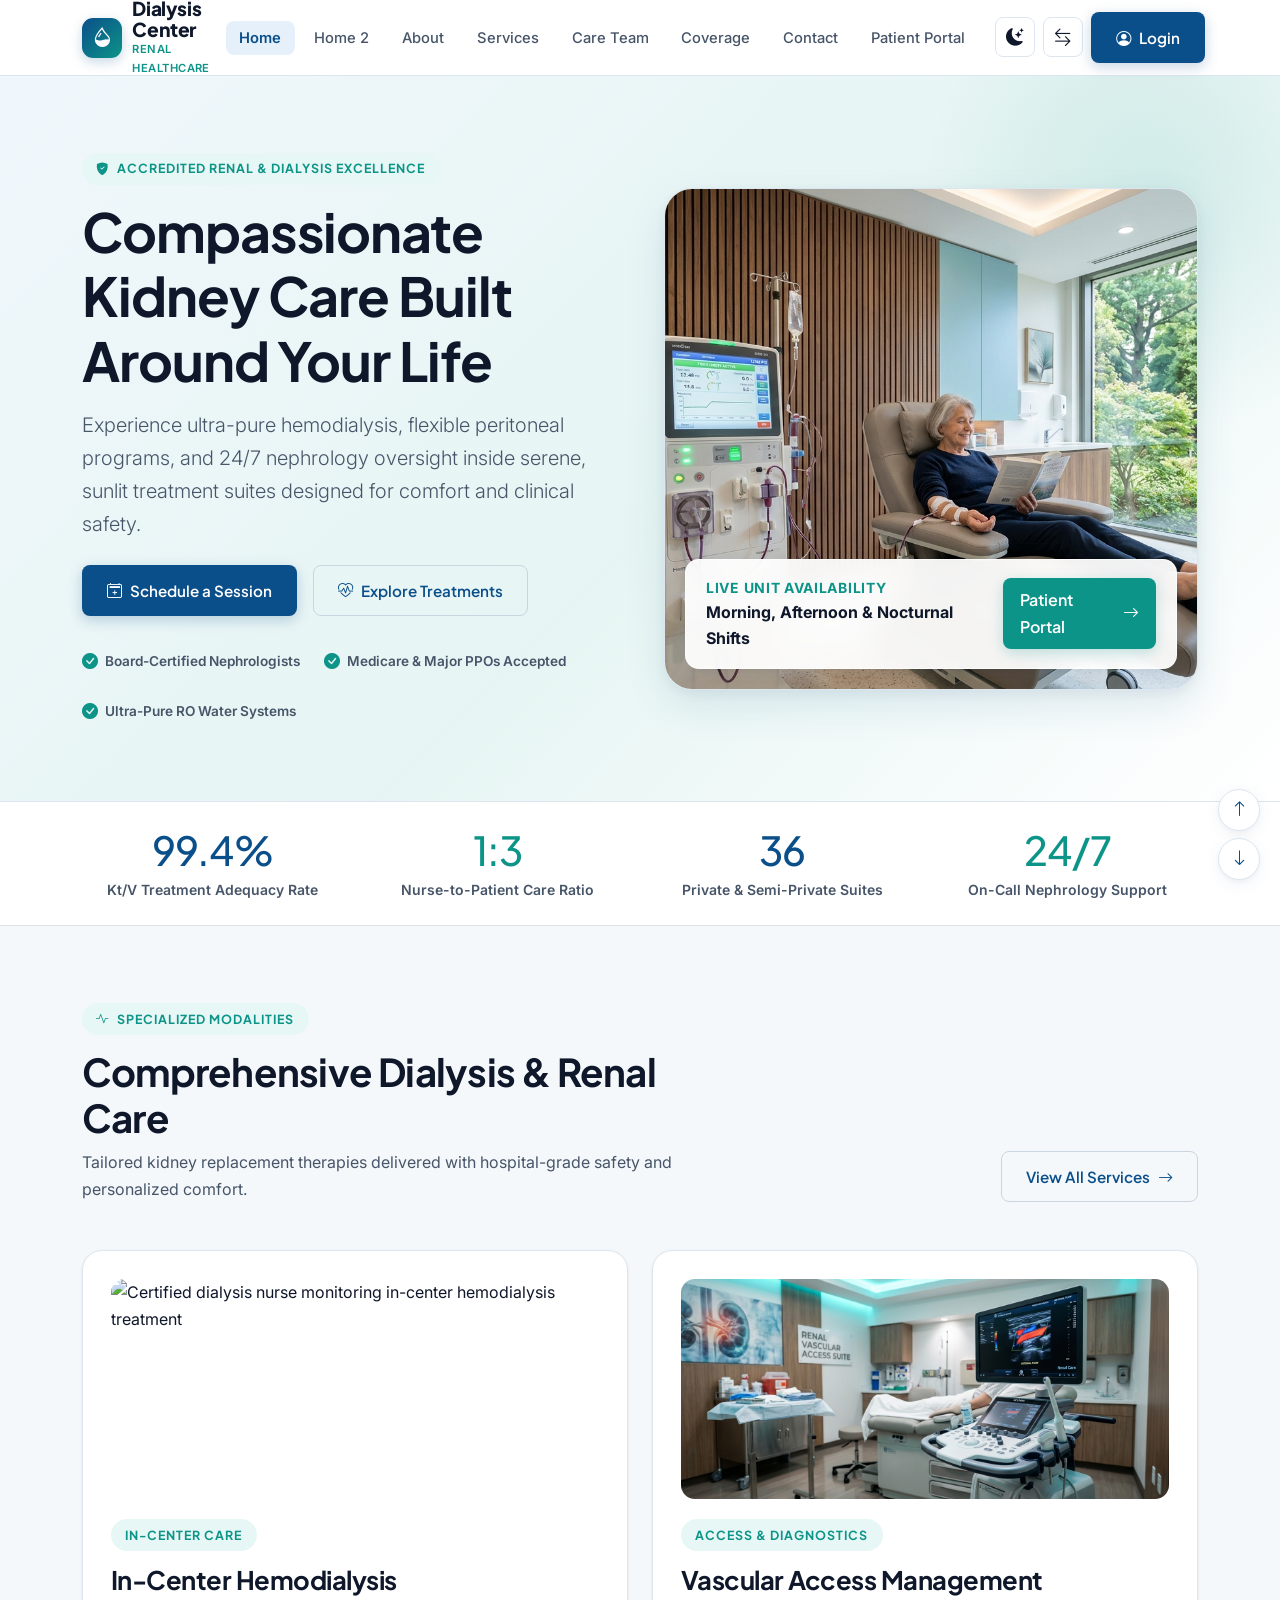
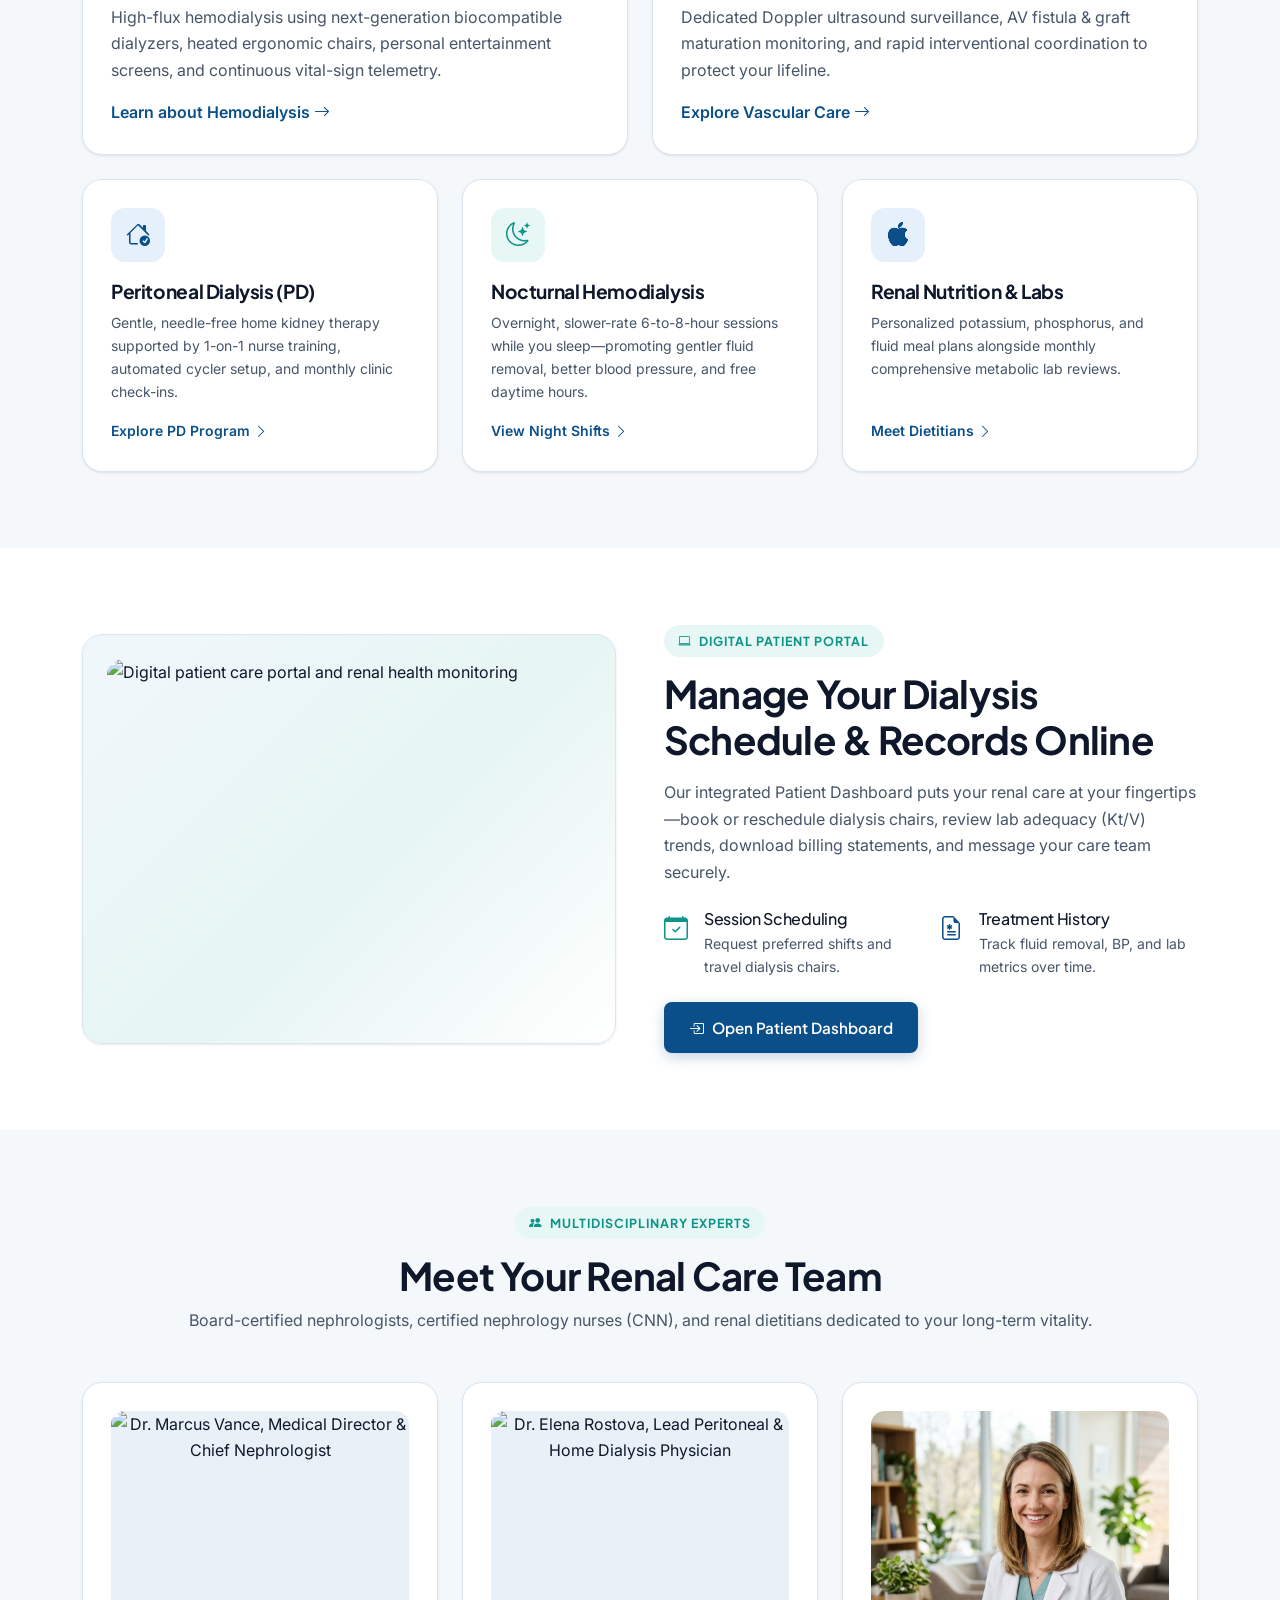
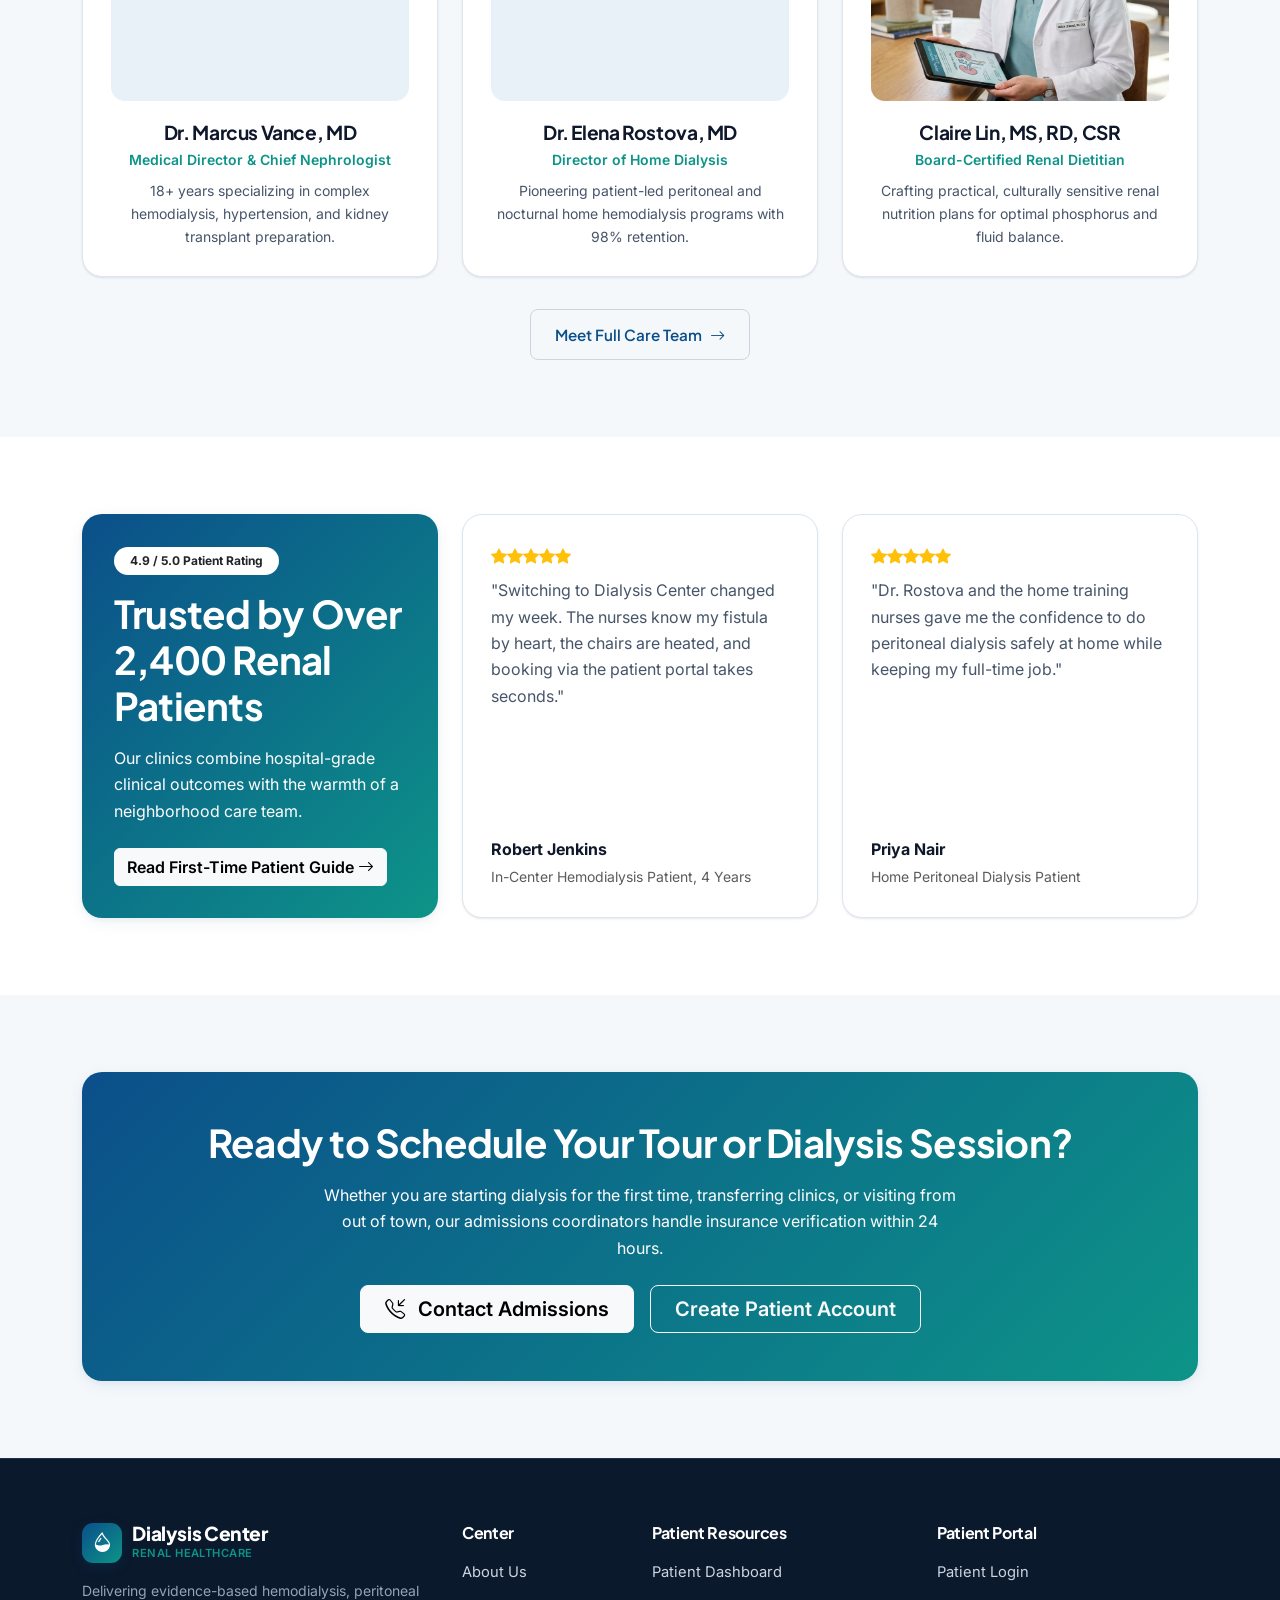
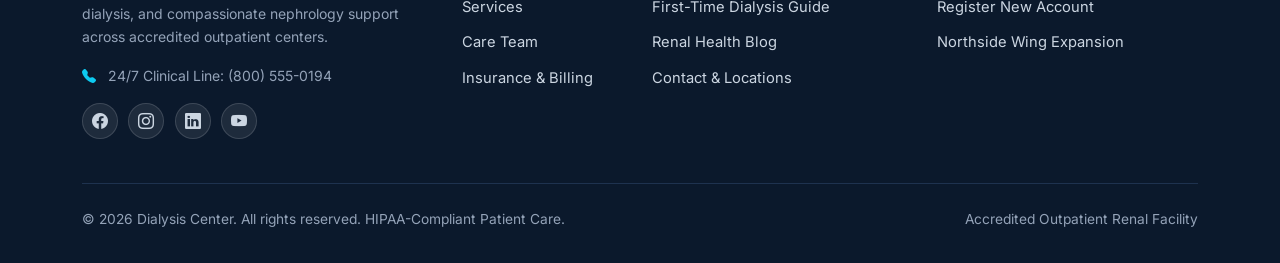
==== commit d37c2c90: "Update UI alignment, dark mode contrast, RTL fixes, and images" ====
--- a/index.html
+++ b/index.html
@@ -5,7 +5,8 @@
   <meta charset="UTF-8">
   <meta name="viewport" content="width=device-width, initial-scale=1.0">
   <title>Dialysis Center | Advanced Renal Care &amp; Kidney Treatment</title>
-  <meta name="description" content="Dialysis Center provides compassionate, clinical-grade hemodialysis, peritoneal dialysis, home dialysis training, and comprehensive renal care in a serene patient-first environment.">
+  <meta name="description"
+    content="Dialysis Center provides compassionate, clinical-grade hemodialysis, peritoneal dialysis, home dialysis training, and comprehensive renal care in a serene patient-first environment.">
   <link rel="icon" type="image/svg+xml" href="assets/images/favicon.svg">
 
   <!-- Bootstrap 5 & Bootstrap Icons CDN -->
@@ -31,7 +32,7 @@
         </span>
       </a>
 
-      <nav class="d-none d-lg-block" aria-label="Primary Navigation">
+      <nav class="d-none d-xl-block" aria-label="Primary Navigation">
         <ul class="nav-links-desktop">
           <li><a href="index.html" class="nav-item-link active">Home</a></li>
           <li><a href="home2.html" class="nav-item-link">Home 2</a></li>
@@ -48,13 +49,14 @@
         <button type="button" class="icon-btn theme-toggle" aria-label="Toggle color theme">
           <i class="bi bi-moon-stars-fill" aria-hidden="true"></i>
         </button>
-        <button type="button" class="icon-btn rtl-toggle d-none d-sm-inline-flex" aria-label="Toggle RTL layout" title="Toggle RTL">
+        <button type="button" class="icon-btn rtl-toggle" aria-label="Toggle RTL layout"
+          title="Toggle RTL">
           <i class="bi bi-arrow-left-right" aria-hidden="true"></i>
         </button>
-        <a href="login.html" class="btn-medical btn-medical-primary d-none d-md-inline-flex">
+        <a href="login.html" class="btn-medical btn-medical-primary d-none d-xl-inline-flex">
           <i class="bi bi-person-circle" aria-hidden="true"></i> Login
         </a>
-        <button type="button" class="icon-btn nav-toggle d-lg-none" aria-label="Open navigation menu">
+        <button type="button" class="icon-btn nav-toggle d-xl-none" aria-label="Open navigation menu">
           <i class="bi bi-list fs-4" aria-hidden="true"></i>
         </button>
       </div>
@@ -76,14 +78,12 @@
     <nav class="drawer-nav-list">
       <a href="index.html" class="active"><i class="bi bi-house-heart"></i> Home</a>
       <a href="home2.html"><i class="bi bi-house-add"></i> Home 2</a>
-      <a href="about.html"><i class="bi bi-hospital"></i> About Us</a>
-      <a href="services.html"><i class="bi bi-heart-pulse"></i> Dialysis Services</a>
+      <a href="about.html"><i class="bi bi-hospital"></i> About</a>
+      <a href="services.html"><i class="bi bi-heart-pulse"></i> Services</a>
       <a href="care-team.html"><i class="bi bi-people"></i> Care Team</a>
-      <a href="first-time-guide.html"><i class="bi bi-journal-medical"></i> First-Time Guide</a>
-      <a href="pricing.html"><i class="bi bi-shield-check"></i> Insurance &amp; Coverage</a>
-      <a href="blog.html"><i class="bi bi-newspaper"></i> Renal Health Blog</a>
-      <a href="contact.html"><i class="bi bi-telephone"></i> Contact &amp; Locations</a>
-      <a href="patient-dashboard.html"><i class="bi bi-speedometer2"></i> Patient Dashboard</a>
+      <a href="pricing.html"><i class="bi bi-shield-check"></i> Coverage</a>
+      <a href="contact.html"><i class="bi bi-telephone"></i> Contact</a>
+      <a href="patient-dashboard.html"><i class="bi bi-speedometer2"></i> Patient Portal</a>
     </nav>
     <div class="mt-auto pt-3 border-top d-grid gap-2">
       <a href="login.html" class="btn-medical btn-medical-primary w-100">Patient Login</a>
@@ -102,7 +102,8 @@
             </span>
             <h1 class="mb-3">Compassionate Kidney Care Built Around Your Life</h1>
             <p class="lead mb-4">
-              Experience ultra-pure hemodialysis, flexible peritoneal programs, and 24/7 nephrology oversight inside serene, sunlit treatment suites designed for comfort and clinical safety.
+              Experience ultra-pure hemodialysis, flexible peritoneal programs, and 24/7 nephrology oversight inside
+              serene, sunlit treatment suites designed for comfort and clinical safety.
             </p>
             <div class="d-flex flex-wrap gap-3 mb-4">
               <a href="patient-dashboard.html#schedule" class="btn-medical btn-medical-primary">
@@ -121,11 +122,14 @@
 
           <div class="col-lg-6">
             <div class="hero-visual-card">
-              <img src="assets/images/hero-dialysis.jpg" alt="Modern Dialysis Center treatment suite with ergonomic recliner and hemodialysis monitor">
+              <img src="assets/images/hero-dialysis.jpg"
+                alt="Modern Dialysis Center treatment suite with ergonomic recliner and hemodialysis monitor">
               <div class="hero-floating-badge">
                 <div>
-                  <span class="d-block small fw-bold text-uppercase" style="color: var(--brand-teal); letter-spacing: 0.05em;">Live Unit Availability</span>
-                  <strong class="fs-6" style="color: var(--text-primary);">Morning, Afternoon &amp; Nocturnal Shifts</strong>
+                  <span class="d-block small fw-bold text-uppercase"
+                    style="color: var(--brand-teal); letter-spacing: 0.05em;">Live Unit Availability</span>
+                  <strong class="fs-6" style="color: var(--text-primary);">Morning, Afternoon &amp; Nocturnal
+                    Shifts</strong>
                 </div>
                 <a href="patient-dashboard.html" class="btn-medical btn-medical-teal py-2 px-3 fs-6">
                   Patient Portal <i class="bi bi-arrow-right"></i>
@@ -168,7 +172,8 @@
           <div class="col-lg-7">
             <span class="section-eyebrow"><i class="bi bi-activity"></i> Specialized Modalities</span>
             <h2 class="mb-2">Comprehensive Dialysis &amp; Renal Care</h2>
-            <p class="mb-0">Tailored kidney replacement therapies delivered with hospital-grade safety and personalized comfort.</p>
+            <p class="mb-0">Tailored kidney replacement therapies delivered with hospital-grade safety and personalized
+              comfort.</p>
           </div>
           <div class="col-lg-5 text-lg-end">
             <a href="services.html" class="btn-medical btn-medical-outline">
@@ -179,57 +184,70 @@
 
         <div class="row g-4">
           <div class="col-lg-6 reveal">
-            <article class="medical-card">
-              <div class="service-img-wrap">
-                <img src="https://images.unsplash.com/photo-1584515979956-d9f6e5d09982?auto=format&fit=crop&w=1200&q=80" alt="Certified dialysis nurse monitoring in-center hemodialysis treatment">
+            <article class="medical-card d-flex flex-column align-items-start">
+              <div class="service-img-wrap w-100">
+                <img src="https://images.unsplash.com/photo-1584515979956-d9f6e5d09982?auto=format&fit=crop&w=1200&q=80"
+                  alt="Certified dialysis nurse monitoring in-center hemodialysis treatment">
               </div>
               <span class="section-eyebrow">In-Center Care</span>
               <h3 class="mb-2">In-Center Hemodialysis</h3>
-              <p class="mb-3">High-flux hemodialysis using next-generation biocompatible dialyzers, heated ergonomic chairs, personal entertainment screens, and continuous vital-sign telemetry.</p>
-              <a href="services.html#hemodialysis" class="fw-semibold d-inline-flex align-items-center gap-1">
+              <p class="mb-3">High-flux hemodialysis using next-generation biocompatible dialyzers, heated ergonomic
+                chairs, personal entertainment screens, and continuous vital-sign telemetry.</p>
+              <a href="services.html#hemodialysis" class="fw-semibold d-inline-flex align-items-center gap-1 mt-auto">
                 Learn about Hemodialysis <i class="bi bi-arrow-right"></i>
               </a>
             </article>
           </div>
 
           <div class="col-lg-6 reveal">
-            <article class="medical-card">
-              <div class="service-img-wrap">
-                <img src="assets/images/service-vascular.jpg" alt="Modern vascular access and Doppler ultrasound diagnostic suite">
+            <article class="medical-card d-flex flex-column align-items-start">
+              <div class="service-img-wrap w-100">
+                <img src="assets/images/service-vascular.jpg"
+                  alt="Modern vascular access and Doppler ultrasound diagnostic suite">
               </div>
               <span class="section-eyebrow">Access &amp; Diagnostics</span>
               <h3 class="mb-2">Vascular Access Management</h3>
-              <p class="mb-3">Dedicated Doppler ultrasound surveillance, AV fistula &amp; graft maturation monitoring, and rapid interventional coordination to protect your lifeline.</p>
-              <a href="services.html#vascular" class="fw-semibold d-inline-flex align-items-center gap-1">
+              <p class="mb-3">Dedicated Doppler ultrasound surveillance, AV fistula &amp; graft maturation monitoring,
+                and rapid interventional coordination to protect your lifeline.</p>
+              <a href="services.html#vascular" class="fw-semibold d-inline-flex align-items-center gap-1 mt-auto">
                 Explore Vascular Care <i class="bi bi-arrow-right"></i>
               </a>
             </article>
           </div>
 
           <div class="col-md-4 reveal">
-            <article class="medical-card">
+            <article class="medical-card d-flex flex-column align-items-start">
               <div class="icon-box-lg"><i class="bi bi-house-check"></i></div>
               <h4 class="mb-2">Peritoneal Dialysis (PD)</h4>
-              <p class="small mb-3">Gentle, needle-free home kidney therapy supported by 1-on-1 nurse training, automated cycler setup, and monthly clinic check-ins.</p>
-              <a href="services.html#peritoneal" class="small fw-semibold">Explore PD Program <i class="bi bi-chevron-right"></i></a>
+              <p class="small mb-3">Gentle, needle-free home kidney therapy supported by 1-on-1 nurse training,
+                automated cycler setup, and monthly clinic check-ins.</p>
+              <a href="services.html#peritoneal"
+                class="small fw-semibold d-inline-flex align-items-center gap-1 mt-auto">Explore PD Program <i
+                  class="bi bi-chevron-right"></i></a>
             </article>
           </div>
 
           <div class="col-md-4 reveal">
-            <article class="medical-card">
+            <article class="medical-card d-flex flex-column align-items-start">
               <div class="icon-box-lg icon-box-teal"><i class="bi bi-moon-stars"></i></div>
               <h4 class="mb-2">Nocturnal Hemodialysis</h4>
-              <p class="small mb-3">Overnight, slower-rate 6-to-8-hour sessions while you sleep—promoting gentler fluid removal, better blood pressure, and free daytime hours.</p>
-              <a href="services.html#nocturnal" class="small fw-semibold">View Night Shifts <i class="bi bi-chevron-right"></i></a>
+              <p class="small mb-3">Overnight, slower-rate 6-to-8-hour sessions while you sleep—promoting gentler fluid
+                removal, better blood pressure, and free daytime hours.</p>
+              <a href="services.html#nocturnal"
+                class="small fw-semibold d-inline-flex align-items-center gap-1 mt-auto">View Night Shifts <i
+                  class="bi bi-chevron-right"></i></a>
             </article>
           </div>
 
           <div class="col-md-4 reveal">
-            <article class="medical-card">
+            <article class="medical-card d-flex flex-column align-items-start">
               <div class="icon-box-lg"><i class="bi bi-apple"></i></div>
               <h4 class="mb-2">Renal Nutrition &amp; Labs</h4>
-              <p class="small mb-3">Personalized potassium, phosphorus, and fluid meal plans alongside monthly comprehensive metabolic lab reviews.</p>
-              <a href="services.html#nutrition" class="small fw-semibold">Meet Dietitians <i class="bi bi-chevron-right"></i></a>
+              <p class="small mb-3">Personalized potassium, phosphorus, and fluid meal plans alongside monthly
+                comprehensive metabolic lab reviews.</p>
+              <a href="services.html#nutrition"
+                class="small fw-semibold d-inline-flex align-items-center gap-1 mt-auto">Meet Dietitians <i
+                  class="bi bi-chevron-right"></i></a>
             </article>
           </div>
         </div>
@@ -242,14 +260,18 @@
         <div class="row align-items-center g-5">
           <div class="col-lg-6 reveal">
             <div class="medical-card p-3 p-md-4" style="background: var(--gradient-hero);">
-              <img src="https://images.unsplash.com/photo-1576091160399-112ba8d25d1d?auto=format&fit=crop&w=1200&q=80" alt="Digital patient care portal and renal health monitoring" class="rounded-4 w-100" style="height: 360px; object-fit: cover;">
+              <img src="https://images.unsplash.com/photo-1576091160399-112ba8d25d1d?auto=format&fit=crop&w=1200&q=80"
+                alt="Digital patient care portal and renal health monitoring" class="rounded-4 w-100"
+                style="height: 360px; object-fit: cover;">
             </div>
           </div>
           <div class="col-lg-6 reveal">
             <span class="section-eyebrow"><i class="bi bi-laptop"></i> Digital Patient Portal</span>
             <h2 class="mb-3">Manage Your Dialysis Schedule &amp; Records Online</h2>
             <p class="mb-4">
-              Our integrated Patient Dashboard puts your renal care at your fingertips—book or reschedule dialysis chairs, review lab adequacy (Kt/V) trends, download billing statements, and message your care team securely.
+              Our integrated Patient Dashboard puts your renal care at your fingertips—book or reschedule dialysis
+              chairs, review lab adequacy (Kt/V) trends, download billing statements, and message your care team
+              securely.
             </p>
             <div class="row g-3 mb-4">
               <div class="col-sm-6">
@@ -285,28 +307,34 @@
         <div class="text-center max-w-700 mx-auto mb-5">
           <span class="section-eyebrow"><i class="bi bi-people-fill"></i> Multidisciplinary Experts</span>
           <h2 class="mb-2">Meet Your Renal Care Team</h2>
-          <p class="mb-0">Board-certified nephrologists, certified nephrology nurses (CNN), and renal dietitians dedicated to your long-term vitality.</p>
+          <p class="mb-0">Board-certified nephrologists, certified nephrology nurses (CNN), and renal dietitians
+            dedicated to your long-term vitality.</p>
         </div>
 
         <div class="row g-4">
           <div class="col-md-4 reveal">
             <article class="medical-card text-center">
               <div class="team-img-wrap">
-                <img src="https://images.unsplash.com/photo-1612349317150-e413f6a5b16d?auto=format&fit=crop&w=800&q=80" alt="Dr. Marcus Vance, Medical Director & Chief Nephrologist">
+                <img src="https://images.unsplash.com/photo-1612349317150-e413f6a5b16d?auto=format&fit=crop&w=800&q=80"
+                  alt="Dr. Marcus Vance, Medical Director & Chief Nephrologist">
               </div>
               <h4 class="mb-1">Dr. Marcus Vance, MD</h4>
-              <p class="small fw-semibold mb-2" style="color: var(--brand-teal);">Medical Director &amp; Chief Nephrologist</p>
-              <p class="small mb-0">18+ years specializing in complex hemodialysis, hypertension, and kidney transplant preparation.</p>
+              <p class="small fw-semibold mb-2" style="color: var(--brand-teal);">Medical Director &amp; Chief
+                Nephrologist</p>
+              <p class="small mb-0">18+ years specializing in complex hemodialysis, hypertension, and kidney transplant
+                preparation.</p>
             </article>
           </div>
           <div class="col-md-4 reveal">
             <article class="medical-card text-center">
               <div class="team-img-wrap">
-                <img src="https://images.unsplash.com/photo-1559839734-2b71ea197ec2?auto=format&fit=crop&w=800&q=80" alt="Dr. Elena Rostova, Lead Peritoneal & Home Dialysis Physician">
+                <img src="https://images.unsplash.com/photo-1559839734-2b71ea197ec2?auto=format&fit=crop&w=800&q=80"
+                  alt="Dr. Elena Rostova, Lead Peritoneal & Home Dialysis Physician">
               </div>
               <h4 class="mb-1">Dr. Elena Rostova, MD</h4>
               <p class="small fw-semibold mb-2" style="color: var(--brand-teal);">Director of Home Dialysis</p>
-              <p class="small mb-0">Pioneering patient-led peritoneal and nocturnal home hemodialysis programs with 98% retention.</p>
+              <p class="small mb-0">Pioneering patient-led peritoneal and nocturnal home hemodialysis programs with 98%
+                retention.</p>
             </article>
           </div>
           <div class="col-md-4 reveal">
@@ -316,7 +344,8 @@
               </div>
               <h4 class="mb-1">Claire Lin, MS, RD, CSR</h4>
               <p class="small fw-semibold mb-2" style="color: var(--brand-teal);">Board-Certified Renal Dietitian</p>
-              <p class="small mb-0">Crafting practical, culturally sensitive renal nutrition plans for optimal phosphorus and fluid balance.</p>
+              <p class="small mb-0">Crafting practical, culturally sensitive renal nutrition plans for optimal
+                phosphorus and fluid balance.</p>
             </article>
           </div>
         </div>
@@ -336,9 +365,11 @@
           <div class="col-lg-4 reveal">
             <div class="stat-card-highlight h-100 d-flex flex-column justify-content-between">
               <div>
-                <span class="badge bg-white text-dark mb-3 px-3 py-2 rounded-pill fw-bold">4.9 / 5.0 Patient Rating</span>
+                <span class="badge bg-white text-dark mb-3 px-3 py-2 rounded-pill fw-bold">4.9 / 5.0 Patient
+                  Rating</span>
                 <h2 class="mb-3">Trusted by Over 2,400 Renal Patients</h2>
-                <p class="opacity-90 mb-4">Our clinics combine hospital-grade clinical outcomes with the warmth of a neighborhood care team.</p>
+                <p class="opacity-90 mb-4">Our clinics combine hospital-grade clinical outcomes with the warmth of a
+                  neighborhood care team.</p>
               </div>
               <a href="first-time-guide.html" class="btn btn-light fw-semibold align-self-start">
                 Read First-Time Patient Guide <i class="bi bi-arrow-right"></i>
@@ -346,35 +377,36 @@
             </div>
           </div>
 
-          <div class="col-lg-8">
-            <div class="row g-4 h-100">
-              <div class="col-md-6 reveal">
-                <div class="medical-card d-flex flex-column justify-content-between">
-                  <div>
-                    <div class="text-warning mb-2">
-                      <i class="bi bi-star-fill"></i><i class="bi bi-star-fill"></i><i class="bi bi-star-fill"></i><i class="bi bi-star-fill"></i><i class="bi bi-star-fill"></i>
-                    </div>
-                    <p class="mb-3">"Switching to Dialysis Center changed my week. The nurses know my fistula by heart, the chairs are heated, and booking via the patient portal takes seconds."</p>
-                  </div>
-                  <div>
-                    <strong class="d-block">Robert Jenkins</strong>
-                    <span class="small text-muted">In-Center Hemodialysis Patient, 4 Years</span>
-                  </div>
+          <div class="col-md-6 col-lg-4 reveal">
+            <div class="medical-card d-flex flex-column justify-content-between">
+              <div>
+                <div class="text-warning mb-2">
+                  <i class="bi bi-star-fill"></i><i class="bi bi-star-fill"></i><i class="bi bi-star-fill"></i><i
+                    class="bi bi-star-fill"></i><i class="bi bi-star-fill"></i>
                 </div>
-              </div>
-              <div class="col-md-6 reveal">
-                <div class="medical-card d-flex flex-column justify-content-between">
-                  <div>
-                    <div class="text-warning mb-2">
-                      <i class="bi bi-star-fill"></i><i class="bi bi-star-fill"></i><i class="bi bi-star-fill"></i><i class="bi bi-star-fill"></i><i class="bi bi-star-fill"></i>
-                    </div>
-                    <p class="mb-3">"Dr. Rostova and the home training nurses gave me the confidence to do peritoneal dialysis safely at home while keeping my full-time job."</p>
-                  </div>
-                  <div>
-                    <strong class="d-block">Priya Nair</strong>
-                    <span class="small text-muted">Home Peritoneal Dialysis Patient</span>
-                  </div>
+                <p class="mb-3">"Switching to Dialysis Center changed my week. The nurses know my fistula by heart, the
+                  chairs are heated, and booking via the patient portal takes seconds."</p>
+              </div>
+              <div>
+                <strong class="d-block">Robert Jenkins</strong>
+                <span class="small text-muted">In-Center Hemodialysis Patient, 4 Years</span>
+              </div>
+            </div>
+          </div>
+
+          <div class="col-md-6 col-lg-4 reveal">
+            <div class="medical-card d-flex flex-column justify-content-between">
+              <div>
+                <div class="text-warning mb-2">
+                  <i class="bi bi-star-fill"></i><i class="bi bi-star-fill"></i><i class="bi bi-star-fill"></i><i
+                    class="bi bi-star-fill"></i><i class="bi bi-star-fill"></i>
                 </div>
+                <p class="mb-3">"Dr. Rostova and the home training nurses gave me the confidence to do peritoneal
+                  dialysis safely at home while keeping my full-time job."</p>
+              </div>
+              <div>
+                <strong class="d-block">Priya Nair</strong>
+                <span class="small text-muted">Home Peritoneal Dialysis Patient</span>
               </div>
             </div>
           </div>
@@ -388,7 +420,8 @@
         <div class="stat-card-highlight p-4 p-md-5 text-center">
           <h2 class="mb-3">Ready to Schedule Your Tour or Dialysis Session?</h2>
           <p class="mx-auto mb-4 opacity-90" style="max-width: 640px;">
-            Whether you are starting dialysis for the first time, transferring clinics, or visiting from out of town, our admissions coordinators handle insurance verification within 24 hours.
+            Whether you are starting dialysis for the first time, transferring clinics, or visiting from out of town,
+            our admissions coordinators handle insurance verification within 24 hours.
           </p>
           <div class="d-flex flex-wrap justify-content-center gap-3">
             <a href="contact.html" class="btn btn-light btn-lg fw-semibold px-4">
@@ -416,12 +449,20 @@
             </span>
           </a>
           <p class="small mb-3">
-            Delivering evidence-based hemodialysis, peritoneal dialysis, and compassionate nephrology support across accredited outpatient centers.
+            Delivering evidence-based hemodialysis, peritoneal dialysis, and compassionate nephrology support across
+            accredited outpatient centers.
           </p>
-          <p class="small mb-0"><i class="bi bi-telephone-fill me-2 text-info"></i> 24/7 Clinical Line: (800) 555-0194</p>
-        </div>
-
-        <div class="col-6 col-md-4 col-lg-2">
+          <p class="small mb-3"><i class="bi bi-telephone-fill me-2 text-info"></i> 24/7 Clinical Line: (800) 555-0194
+          </p>
+          <div class="footer-social">
+            <a href="#" aria-label="Facebook"><i class="bi bi-facebook"></i></a>
+            <a href="#" aria-label="Instagram"><i class="bi bi-instagram"></i></a>
+            <a href="#" aria-label="LinkedIn"><i class="bi bi-linkedin"></i></a>
+            <a href="#" aria-label="YouTube"><i class="bi bi-youtube"></i></a>
+          </div>
+        </div>
+
+        <div class="col-12 col-sm-4 col-lg-2">
           <h6 class="fw-bold mb-3">Center</h6>
           <ul class="footer-links">
             <li><a href="about.html">About Us</a></li>
@@ -431,7 +472,7 @@
           </ul>
         </div>
 
-        <div class="col-6 col-md-4 col-lg-3">
+        <div class="col-12 col-sm-4 col-lg-3">
           <h6 class="fw-bold mb-3">Patient Resources</h6>
           <ul class="footer-links">
             <li><a href="patient-dashboard.html">Patient Dashboard</a></li>
@@ -441,7 +482,7 @@
           </ul>
         </div>
 
-        <div class="col-md-4 col-lg-3">
+        <div class="col-12 col-sm-4 col-lg-3">
           <h6 class="fw-bold mb-3">Patient Portal</h6>
           <ul class="footer-links">
             <li><a href="login.html">Patient Login</a></li>
@@ -451,7 +492,8 @@
         </div>
       </div>
 
-      <div class="footer-bottom d-flex flex-column flex-sm-row justify-content-between align-items-center gap-2">
+      <div
+        class="footer-bottom d-flex flex-column flex-sm-row justify-content-between align-items-center text-center text-sm-start gap-2">
         <span>&copy; 2026 Dialysis Center. All rights reserved. HIPAA-Compliant Patient Care.</span>
         <span>Accredited Outpatient Renal Facility</span>
       </div>
@@ -462,4 +504,4 @@
   <script src="assets/js/main.js"></script>
 </body>
 
-</html>
+</html>
--- a/assets/css/style.css
+++ b/assets/css/style.css
@@ -101,6 +101,33 @@
   --shadow-sm: 0 1px 3px rgba(0, 0, 0, 0.25);
   --shadow-md: 0 8px 24px rgba(0, 0, 0, 0.35);
   --shadow-lg: 0 20px 48px rgba(0, 0, 0, 0.45);
+  --bs-body-color: #F1F5F9;
+  --bs-secondary-color: #CBD5E1;
+  --bs-border-color: #22324D;
+}
+
+[data-theme="dark"] .text-muted {
+  color: #CBD5E1 !important;
+}
+
+[data-theme="dark"] .accordion-item {
+  border-color: var(--border-color);
+  color: var(--text-primary);
+}
+
+[data-theme="dark"] .accordion-button {
+  color: var(--text-primary);
+  box-shadow: none;
+}
+
+[data-theme="dark"] .accordion-button:not(.collapsed) {
+  color: var(--brand-teal);
+  background-color: transparent;
+  box-shadow: none;
+}
+
+[data-theme="dark"] .accordion-button::after {
+  filter: invert(1) brightness(1.8);
 }
 
 /* Base Reset & Typography */
@@ -571,7 +598,7 @@
   width: 100%;
   height: 100%;
   object-fit: cover;
-  object-position: top center;
+  object-position: center 20%;
   transition: transform 0.4s ease;
 }
 .medical-card:hover .team-img-wrap img {
@@ -609,6 +636,21 @@
   border-radius: var(--radius-sm);
   padding: 0.7rem 1rem;
   font-size: 0.95rem;
+}
+
+.form-control::placeholder {
+  color: var(--text-secondary);
+  opacity: 0.85;
+}
+
+[data-theme="dark"] .form-control::placeholder {
+  color: #94A3B8 !important;
+  opacity: 1;
+}
+
+[data-theme="dark"] .form-select option {
+  background-color: var(--surface-card);
+  color: var(--text-primary);
 }
 
 .form-control:focus,
@@ -860,6 +902,67 @@
   color: #94A3B8;
 }
 
+.footer-social {
+  display: flex;
+  align-items: center;
+  gap: 0.65rem;
+}
+.footer-social a {
+  width: 36px;
+  height: 36px;
+  border-radius: 50%;
+  display: inline-flex;
+  align-items: center;
+  justify-content: center;
+  background: rgba(255, 255, 255, 0.08);
+  border: 1px solid rgba(255, 255, 255, 0.14);
+  color: #CBD5E1;
+  font-size: 1rem;
+  transition: background-color 0.2s ease, border-color 0.2s ease, color 0.2s ease, transform 0.2s ease;
+}
+.footer-social a:hover {
+  background: var(--brand-teal);
+  border-color: var(--brand-teal);
+  color: #FFFFFF;
+  transform: translateY(-2px);
+}
+
+/* ==========================================================================
+   Floating Top / Bottom Scroll Controls
+   ========================================================================== */
+.scroll-nav-floating {
+  position: fixed;
+  right: 1.25rem;
+  bottom: 1.25rem;
+  z-index: 1050;
+  display: flex;
+  flex-direction: column;
+  gap: 0.45rem;
+}
+
+.scroll-nav-btn {
+  width: 42px;
+  height: 42px;
+  border-radius: 50%;
+  border: 1px solid var(--border-color);
+  background: var(--surface-card);
+  color: var(--brand-blue);
+  box-shadow: var(--shadow-md);
+  display: inline-flex;
+  align-items: center;
+  justify-content: center;
+  font-size: 1.05rem;
+  cursor: pointer;
+  transition: background-color 0.2s ease, color 0.2s ease, border-color 0.2s ease, transform 0.2s ease;
+}
+
+.scroll-nav-btn:hover {
+  background: var(--brand-blue);
+  border-color: var(--brand-blue);
+  color: #FFFFFF;
+  transform: translateY(-2px);
+}
+
 /* ==========================================================================
    Scroll Reveal Animations
    ========================================================================== */
@@ -883,7 +986,7 @@
   }
 }
 
-@media (max-width: 991.98px) {
+@media (max-width: 1199.98px) {
   .dashboard-sidebar {
     transform: translateX(-100%);
   }
--- a/assets/css/rtl.css
+++ b/assets/css/rtl.css
@@ -10,6 +10,7 @@
   border-left: none;
   border-right: 1px solid var(--border-color);
 }
+
 [dir="rtl"] .mobile-drawer.open {
   left: 0;
   right: auto;
@@ -21,10 +22,12 @@
   border-right: none;
   border-left: 1px solid var(--border-color);
 }
+
 [dir="rtl"] .dashboard-main {
   margin-left: 0;
   margin-right: var(--sidebar-width);
 }
+
 [dir="rtl"] .dash-nav-link {
   text-align: right;
 }
@@ -33,19 +36,22 @@
   padding-right: 1rem;
   padding-left: 2.8rem;
 }
+
 [dir="rtl"] .password-toggle {
   right: auto;
   left: 0.65rem;
 }
 
-@media (max-width: 991.98px) {
+@media (max-width: 1199.98px) {
   [dir="rtl"] .dashboard-sidebar {
     transform: translateX(100%);
   }
+
   [dir="rtl"] .dashboard-sidebar.open {
     transform: translateX(0);
   }
+
   [dir="rtl"] .dashboard-main {
     margin-right: 0;
   }
-}
+}
